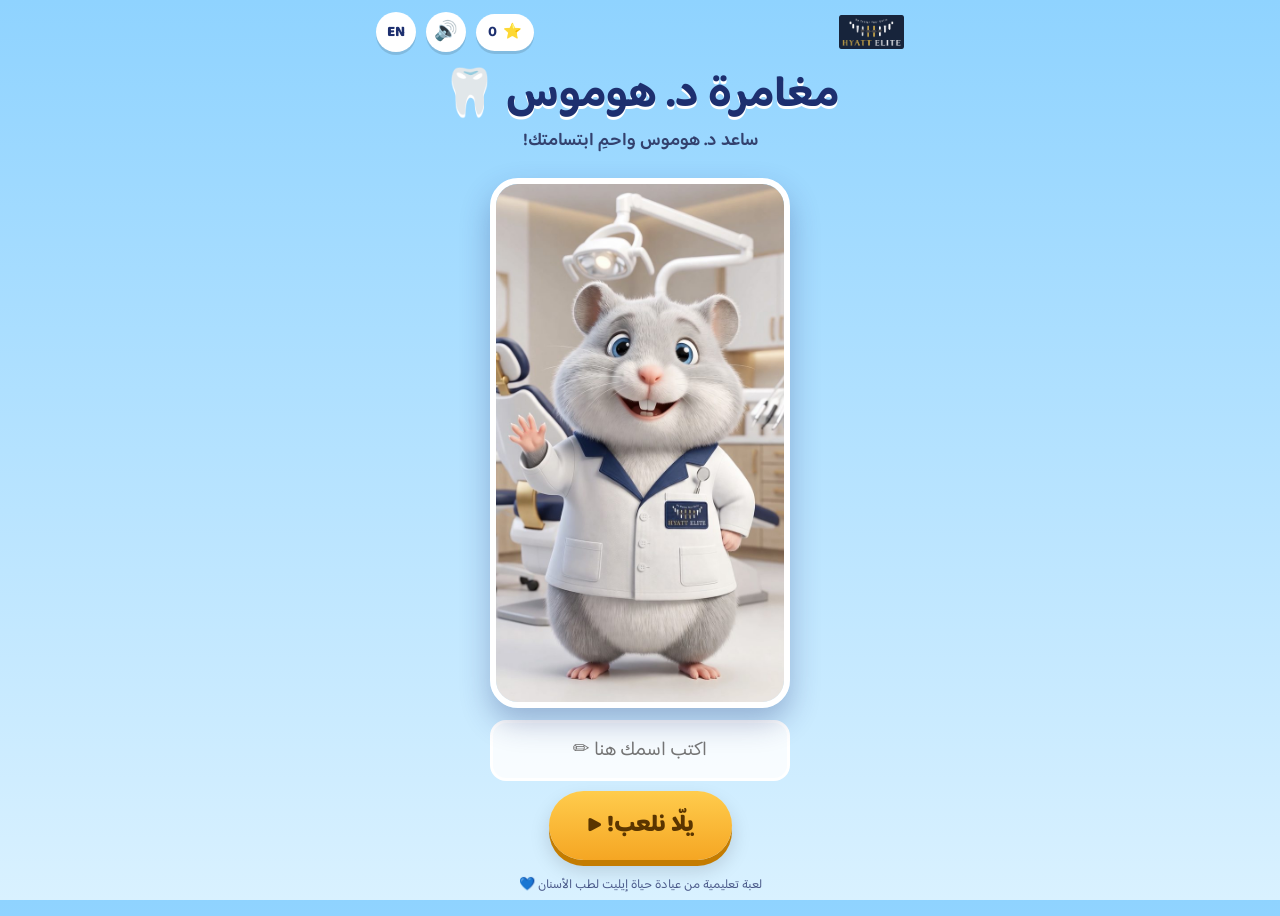
==== dr-homos-game/index.html @ db52aa12 "لعبة مغامرة د. هوموس التعليمية للأطفال Add a bilingual (Arabic/English) kids' game: level 1 on the s" ====
<!doctype html>
<html lang="ar" dir="rtl">
<head>
<meta charset="UTF-8" />
<meta name="viewport" content="width=device-width, initial-scale=1.0, viewport-fit=cover" />
<title>مغامرة د. هوموس | حياة إيليت</title>
<meta name="description" content="لعبة تعليمية للأطفال مع د. هوموس طبيب الأسنان في عيادة حياة إيليت — تعلّم كيف تحافظ على أسنانك وتحب زيارة طبيب الأسنان." />
<meta property="og:image" content="homos.jpg" />
<link rel="icon" href="../icon.png" />
<link rel="preconnect" href="https://fonts.googleapis.com" />
<link rel="preconnect" href="https://fonts.gstatic.com" crossorigin />
<link href="https://fonts.googleapis.com/css2?family=Baloo+Bhaijaan+2:wght@500;700;800&family=Fredoka:wght@500;600;700&display=swap" rel="stylesheet" />
<style>
:root{
  --navy:#1d2f6f; --navy2:#2b4199; --gold:#c9a24a; --gold2:#f3d27a;
  --mint:#3ccf91; --red:#ff5a5f; --sky1:#8fd3ff; --sky2:#d9f1ff;
  --cream:#fffaf0; --ink:#1b2340; --card:#ffffff;
}
*{box-sizing:border-box;-webkit-tap-highlight-color:transparent}
html,body{margin:0;height:100%}
body{
  font-family:"Baloo Bhaijaan 2","Fredoka",system-ui,sans-serif;
  background:linear-gradient(180deg,var(--sky1),var(--sky2));
  color:var(--ink); overflow-x:hidden; min-height:100dvh;
}
html[lang="en"] body{font-family:"Fredoka","Baloo Bhaijaan 2",system-ui,sans-serif}
button{font-family:inherit;cursor:pointer;border:0}
.app{max-width:560px;margin:0 auto;min-height:100dvh;display:flex;flex-direction:column;position:relative;padding:12px 16px 20px}

/* ---------- top bar ---------- */
.top{display:flex;align-items:center;gap:10px;z-index:5}
.top img.logo{height:34px}
.top .sp{flex:1}
.pill{background:#fff;border-radius:999px;padding:6px 12px;font-weight:700;color:var(--navy);box-shadow:0 3px 0 rgba(0,0,0,.12);font-size:15px;display:flex;align-items:center;gap:6px}
.icon-btn{width:40px;height:40px;border-radius:50%;background:#fff;box-shadow:0 3px 0 rgba(0,0,0,.12);font-size:19px;display:grid;place-items:center}
.progress{display:flex;gap:4px;justify-content:center;margin:10px 0 4px;flex-wrap:wrap}
.progress span{width:26px;height:26px;border-radius:50%;background:rgba(255,255,255,.6);display:grid;place-items:center;font-size:14px;transition:.3s}
.progress span.done{background:var(--gold2)}
.progress span.now{background:#fff;transform:scale(1.2);box-shadow:0 0 0 3px var(--navy2)}

/* ---------- screens ---------- */
.screen{display:none;flex:1;flex-direction:column;align-items:center;text-align:center;animation:pop .45s ease}
.screen.on{display:flex}
@keyframes pop{from{opacity:0;transform:translateY(16px) scale(.97)}to{opacity:1;transform:none}}

h1{font-size:clamp(30px,8vw,44px);margin:6px 0 0;color:var(--navy);line-height:1.1;text-shadow:0 3px 0 #fff}
h2{font-size:clamp(22px,6vw,30px);margin:6px 0;color:var(--navy);line-height:1.2}
.sub{font-size:18px;margin:6px 0 14px;color:#33416e;font-weight:600}

.big-btn{
  background:linear-gradient(180deg,#ffcc4d,#f5a623);color:#5a3500;font-size:24px;font-weight:800;
  padding:14px 38px;border-radius:999px;box-shadow:0 6px 0 #c47c00,0 10px 20px rgba(0,0,0,.15);
  transition:transform .1s; margin-top:10px
}
.big-btn:active{transform:translateY(4px);box-shadow:0 2px 0 #c47c00}
.big-btn.blue{background:linear-gradient(180deg,#4f7cff,var(--navy2));color:#fff;box-shadow:0 6px 0 #142463,0 10px 20px rgba(0,0,0,.15)}
.ghost{background:transparent;color:var(--navy);font-weight:700;font-size:16px;text-decoration:underline;margin-top:10px}

/* ---------- start screen ---------- */
.hero-card{position:relative;width:min(300px,72vw);aspect-ratio:660/1166;border-radius:28px;overflow:hidden;box-shadow:0 14px 30px rgba(29,47,111,.3);border:6px solid #fff;margin-top:8px;animation:float 3s ease-in-out infinite}
.hero-card img{width:100%;height:100%;object-fit:cover;display:block}
@keyframes float{50%{transform:translateY(-8px)}}
.name-in{margin-top:12px;font-family:inherit;font-size:20px;padding:10px 16px;border-radius:16px;border:3px solid #fff;width:min(300px,80vw);text-align:center;background:rgba(255,255,255,.85);outline:none}
.name-in:focus{border-color:var(--gold)}

/* ---------- avatar with bubble ---------- */
.stage{position:relative;width:100%;border-radius:26px;overflow:hidden;margin-top:6px;box-shadow:0 10px 24px rgba(29,47,111,.22)}
.face{width:150px;height:150px;border-radius:50%;overflow:hidden;border:6px solid #fff;box-shadow:0 8px 18px rgba(0,0,0,.2);background:#eee;position:relative}
.face img{width:100%;height:100%;object-fit:cover;display:block;transition:filter .3s}
.bubble{position:relative;background:#fff;border-radius:22px;padding:12px 16px;font-size:19px;font-weight:700;color:var(--navy);box-shadow:0 5px 0 rgba(0,0,0,.08);max-width:92%;line-height:1.35}
.bubble:after{content:"";position:absolute;bottom:-14px;inset-inline-start:40px;border:10px solid transparent;border-top:14px solid #fff;border-bottom:0}

/* ---------- street scene ---------- */
.street{height:300px;background:linear-gradient(180deg,#7ccfff 0%,#bfe9ff 58%,#9be27a 58%,#7cc95d 66%,#6b6f7d 66%,#5b5f6c 100%)}
.street .sun{position:absolute;top:18px;inset-inline-end:22px;width:54px;height:54px;border-radius:50%;background:#ffd84d;box-shadow:0 0 0 10px rgba(255,216,77,.3);animation:spin 12s linear infinite}
.street .cloud{position:absolute;font-size:46px;animation:drift 18s linear infinite;opacity:.95}
@keyframes drift{from{transform:translateX(-60px)}to{transform:translateX(620px)}}
@keyframes spin{to{transform:rotate(360deg)}}
.street .bld{position:absolute;bottom:34%;font-size:58px;line-height:1}
.street .road-line{position:absolute;bottom:15%;left:0;right:0;height:5px;background:repeating-linear-gradient(90deg,#fff 0 26px,transparent 26px 50px)}
.street .walker{position:absolute;left:50%;bottom:10%;transform:translateX(-50%);display:flex;flex-direction:column;align-items:center}
.street .walker .face{width:132px;height:132px}
.ouch{position:absolute;top:10px;inset-inline-start:10px;background:#fff;color:var(--red);font-weight:800;padding:6px 12px;border-radius:16px;font-size:18px;animation:wob .6s ease-in-out infinite alternate;box-shadow:0 3px 0 rgba(0,0,0,.1)}
@keyframes wob{to{transform:rotate(-6deg) scale(1.06)}}
.pain-marks{position:absolute;inset:0;pointer-events:none}
.pain-marks i{position:absolute;font-style:normal;font-size:26px;animation:zap .8s ease-in-out infinite}
@keyframes zap{50%{transform:scale(1.35) rotate(15deg);opacity:.6}}
.cheek{position:absolute;bottom:22%;right:6%;width:42%;height:34%;border-radius:50%;background:radial-gradient(circle,rgba(255,90,95,.55),rgba(255,90,95,0) 70%);animation:throb 1s ease-in-out infinite}
@keyframes throb{50%{transform:scale(1.15);opacity:.7}}
.face.pain img{filter:saturate(.8) hue-rotate(-8deg)}
.face.scream{animation:shake .12s linear infinite}
.face.scream img{filter:sepia(.4) saturate(2.5) hue-rotate(-30deg)}
@keyframes shake{0%{transform:translate(0,0) rotate(0)}25%{transform:translate(-5px,2px) rotate(-3deg)}50%{transform:translate(4px,-2px) rotate(3deg)}75%{transform:translate(-3px,-1px) rotate(-2deg)}}
.happy-face img{filter:saturate(1.15) brightness(1.05)}

.choices{display:grid;gap:12px;width:100%;margin-top:16px}
.choices.two{grid-template-columns:1fr 1fr}
.choice{
  background:var(--card);border-radius:22px;padding:14px 12px;font-size:19px;font-weight:700;color:var(--ink);
  box-shadow:0 6px 0 #c9d6f0;display:flex;align-items:center;gap:12px;text-align:start;transition:transform .1s,background .2s;
  border:3px solid transparent; min-height:64px
}
.choices.two .choice{flex-direction:column;text-align:center;padding:18px 10px;gap:6px}
.choice .em{font-size:38px;line-height:1;flex-shrink:0}
.choices.two .choice .em{font-size:60px}
.choice:active{transform:translateY(4px);box-shadow:0 2px 0 #c9d6f0}
.choice.right{background:#dcffe9;border-color:var(--mint);box-shadow:0 6px 0 #29a46f}
.choice.wrong{background:#ffe1e1;border-color:var(--red);box-shadow:0 6px 0 #d4383d;animation:no .4s}
.choice:disabled{cursor:default}
@keyframes no{20%,60%{transform:translateX(-8px)}40%,80%{transform:translateX(8px)}}

/* ---------- clinic scene ---------- */
.clinic{display:flex;gap:12px;align-items:flex-end;padding:14px;background:linear-gradient(180deg,#fdf8ee,#efe4cf);min-height:220px}
.clinic .doc{width:120px;flex-shrink:0;border-radius:18px;overflow:hidden;border:4px solid #fff;box-shadow:0 6px 14px rgba(0,0,0,.18);aspect-ratio:660/1166;animation:float 3s ease-in-out infinite}
.clinic .doc img{width:100%;height:100%;object-fit:cover;display:block}
.clinic .right-col{flex:1;display:flex;flex-direction:column;align-items:flex-start;gap:12px;min-width:0}
.clinic .bubble{max-width:100%;font-size:18px;text-align:start}
.clinic .bubble:after{inset-inline-start:auto;inset-inline-end:auto;left:auto;right:auto;bottom:18px;inset-inline-start:-14px;border:10px solid transparent;border-inline-end:14px solid #fff;border-inline-start:0}
.patient{display:flex;align-items:center;gap:8px;background:rgba(255,255,255,.75);border-radius:16px;padding:6px 10px;font-weight:700;color:#5b4a2a;font-size:15px}
.patient .pe{font-size:34px;animation:bob 1.4s ease-in-out infinite}
@keyframes bob{50%{transform:translateY(-4px) rotate(-5deg)}}
.lvl-tag{display:inline-block;background:var(--navy);color:#fff;border-radius:999px;padding:4px 14px;font-size:15px;font-weight:700;margin-top:6px}
.speak{margin-inline-start:6px;vertical-align:middle;background:var(--sky2);border-radius:50%;width:32px;height:32px;font-size:16px}

/* ---------- feedback overlay ---------- */
.fb{position:fixed;inset:0;background:rgba(18,28,70,.55);display:none;align-items:center;justify-content:center;z-index:30;padding:16px}
.fb.on{display:flex;animation:pop .35s ease}
.fb-card{background:#fff;border-radius:28px;padding:22px 20px 20px;max-width:440px;width:100%;text-align:center;box-shadow:0 20px 40px rgba(0,0,0,.3);position:relative}
.fb-card .fb-em{font-size:70px;line-height:1;margin-top:-62px}
.fb-card h3{font-size:28px;margin:6px 0;color:var(--navy)}
.fb-card p{font-size:18px;margin:6px 0 12px;font-weight:600;color:#33416e;line-height:1.45}
.fb-card .face{width:110px;height:110px;margin:0 auto}
.stars-earned{font-size:34px;letter-spacing:4px;min-height:40px}
.stars-earned span{display:inline-block;animation:starIn .6s cubic-bezier(.2,1.6,.4,1) both}
@keyframes starIn{from{transform:scale(0) rotate(-180deg)}to{transform:none}}

/* ---------- certificate ---------- */
.cert{background:#fff;border-radius:26px;padding:20px 18px;border:8px double var(--gold);box-shadow:0 14px 30px rgba(0,0,0,.18);width:100%;margin-top:10px;position:relative}
.cert .face{width:120px;height:120px;margin:-70px auto 6px}
.cert .medal{font-size:56px;line-height:1}
.cert .kid{font-size:30px;color:var(--gold);font-weight:800;margin:4px 0}
.cert .stars-big{font-size:30px;letter-spacing:3px}
.cert small{display:block;color:#6b7395;margin-top:8px;font-size:14px}
.cert img.clogo{height:36px;margin-top:10px}
.cta{display:flex;gap:10px;flex-wrap:wrap;justify-content:center;margin-top:14px}
.cta a{text-decoration:none}

/* ---------- walk transition ---------- */
.walk{height:260px;background:linear-gradient(180deg,#7ccfff 0%,#bfe9ff 62%,#6b6f7d 62%)}
.walk .clinic-bld{position:absolute;bottom:38%;inset-inline-end:14px;background:#fff;border-radius:14px 14px 0 0;width:130px;height:120px;display:flex;flex-direction:column;align-items:center;justify-content:center;box-shadow:0 4px 0 rgba(0,0,0,.1);border-top:12px solid var(--navy)}
.walk .clinic-bld img{width:96px}
.walk .clinic-bld .door{width:34px;height:44px;background:var(--navy);border-radius:8px 8px 0 0;margin-top:8px}
.walk .mover{position:absolute;bottom:24%;inset-inline-start:0;width:96px;height:96px;animation:walkTo 2.6s ease-in-out forwards}
html[dir="rtl"] .walk .mover{animation-name:walkToR}
.walk .mover .face{width:96px;height:96px;border-width:4px;animation:step .35s ease-in-out infinite alternate}
@keyframes walkTo{to{transform:translateX(calc(min(560px,100vw) - 290px))}}
@keyframes walkToR{to{transform:translateX(calc(-1 * (min(560px,100vw) - 290px)))}}
@keyframes step{to{transform:translateY(-8px) rotate(4deg)}}

/* ---------- confetti ---------- */
#confetti{position:fixed;inset:0;pointer-events:none;z-index:40}
.foot{font-size:13px;color:#4b5a8a;margin-top:auto;padding-top:14px;text-align:center}

@media (max-width:380px){
  .choice{font-size:17px}
  .clinic .doc{width:96px}
  .clinic .bubble{font-size:16px}
}
@media (prefers-reduced-motion:reduce){
  *{animation-duration:.01ms!important;animation-iteration-count:1!important}
}
</style>
</head>
<body>
<canvas id="confetti"></canvas>
<div class="app">
  <div class="top">
    <img class="logo" src="../logo.png" alt="Hyatt Elite" />
    <div class="sp"></div>
    <div class="pill" id="starPill">⭐ <b id="starCount">0</b></div>
    <button class="icon-btn" id="soundBtn" aria-label="sound">🔊</button>
    <button class="icon-btn" id="langBtn" aria-label="language" style="font-size:15px;font-weight:800;color:var(--navy)">EN</button>
  </div>
  <div class="progress" id="progress"></div>

  <!-- START -->
  <section class="screen on" id="s-start">
    <h1 data-t="title"></h1>
    <div class="sub" data-t="subtitle"></div>
    <div class="hero-card"><img src="homos.jpg" alt="Dr. Homos" /></div>
    <input class="name-in" id="kidName" maxlength="20" autocomplete="off" />
    <button class="big-btn" id="playBtn" data-t="play"></button>
  </section>

  <!-- LEVEL 1: STREET -->
  <section class="screen" id="s-street">
    <span class="lvl-tag" data-t="lvl1tag"></span>
    <div class="stage street" id="streetStage">
      <div class="sun"></div>
      <div class="cloud" style="top:20px;animation-delay:-4s">☁️</div>
      <div class="cloud" style="top:60px;animation-delay:-12s;font-size:34px">☁️</div>
      <div class="bld" style="inset-inline-start:4%">🏢</div>
      <div class="bld" style="inset-inline-start:26%;font-size:44px">🌳</div>
      <div class="bld" style="inset-inline-end:26%;font-size:44px">🌳</div>
      <div class="bld" style="inset-inline-end:4%">🏬</div>
      <div class="road-line"></div>
      <div class="ouch" id="ouch" data-t="ouch"></div>
      <div class="walker">
        <div class="face pain" id="streetFace">
          <img src="homos-face.jpg" alt="" />
          <div class="cheek"></div>
          <div class="pain-marks"><i style="top:6%;left:4%">💢</i><i style="top:30%;right:-2%;animation-delay:.3s">⚡</i></div>
        </div>
      </div>
    </div>
    <h2 style="margin-top:14px"><span data-t="q1"></span><button class="speak" data-speak="q1">🔈</button></h2>
    <div class="choices two">
      <button class="choice" id="goHome"><span class="em">🏠</span><span data-t="home"></span></button>
      <button class="choice" id="goDentist"><span class="em">🦷</span><span data-t="dentist"></span></button>
    </div>
  </section>

  <!-- WALK TO CLINIC -->
  <section class="screen" id="s-walk">
    <h2 data-t="walking"></h2>
    <div class="stage walk">
      <div class="sun" style="position:absolute;top:16px;inset-inline-start:20px;width:44px;height:44px;border-radius:50%;background:#ffd84d"></div>
      <div class="clinic-bld"><img src="../logo.png" alt="" /><div class="door"></div></div>
      <div class="mover"><div class="face happy-face"><img src="homos-face.jpg" alt="" /></div></div>
    </div>
    <div class="bubble" style="margin-top:22px" data-t="walkBubble"></div>
  </section>

  <!-- CLINIC QUIZ LEVELS -->
  <section class="screen" id="s-quiz">
    <span class="lvl-tag" id="qTag"></span>
    <div class="stage clinic">
      <div class="doc"><img src="homos.jpg" alt="Dr. Homos" /></div>
      <div class="right-col">
        <div class="patient"><span class="pe" id="qPatientEm">🐰</span><span id="qPatient"></span></div>
        <div class="bubble" id="qText"></div>
      </div>
    </div>
    <h2 style="margin-top:12px;font-size:22px"><span id="qAsk"></span><button class="speak" id="qSpeak">🔈</button></h2>
    <div class="choices" id="qChoices"></div>
  </section>

  <!-- END -->
  <section class="screen" id="s-end">
    <h1 data-t="endTitle" style="margin-bottom:60px"></h1>
    <div class="cert">
      <div class="face happy-face"><img src="homos-face.jpg" alt="" /></div>
      <div class="medal">🏅</div>
      <div data-t="certTop" style="font-size:18px;font-weight:700;color:var(--navy)"></div>
      <div class="kid" id="certName"></div>
      <div data-t="certBody" style="font-size:18px;font-weight:600"></div>
      <div class="stars-big" id="certStars"></div>
      <small data-t="certSign"></small>
      <img class="clogo" src="../logo.png" alt="Hyatt Elite" />
    </div>
    <div class="cta">
      <button class="big-btn" id="againBtn" data-t="again"></button>
      <a class="big-btn blue" href="https://wa.me/201003033566" target="_blank" rel="noopener" data-t="book"></a>
    </div>
    <a class="ghost" href="../" data-t="backSite"></a>
  </section>

  <div class="foot" data-t="foot"></div>
</div>

<!-- feedback popup -->
<div class="fb" id="fb">
  <div class="fb-card">
    <div class="fb-em" id="fbEm">🎉</div>
    <div class="face" id="fbFace"><img src="homos-face.jpg" alt="" /></div>
    <h3 id="fbTitle"></h3>
    <div class="stars-earned" id="fbStars"></div>
    <p id="fbText"></p>
    <button class="big-btn" id="fbBtn"></button>
  </div>
</div>

<script>
(function(){
"use strict";

/* =========================================================
   TEXT (Arabic / English)
   ========================================================= */
var T = {
  ar:{
    title:"مغامرة د. هوموس 🦷", subtitle:"ساعد د. هوموس واحمِ ابتسامتك!",
    namePh:"اكتب اسمك هنا ✏️", play:"يلّا نلعب! ▶",
    lvl1tag:"المرحلة ١ — في الشارع",
    ouch:"آه! سِنّي بيوجعني! 😣",
    q1:"هوموس عنده ألم في سنّه! يعمل إيه؟",
    home:"يروح البيت", dentist:"يروح لطبيب الأسنان",
    screamT:"آآآآآه! 😱", screamP:"الوجع زاد! السن مش هيخف لوحده في البيت. جرّب تاني وساعد هوموس!",
    tryAgain:"جرّب تاني 🔁",
    rightT:"برافو عليك! 🎉", rightP:"اختيار صح! طبيب الأسنان هو اللي هيعالج سن هوموس ويخلّي الوجع يروح. إنت أنقذت هوموس!",
    next:"المرحلة الجاية ▶",
    walking:"هوموس رايح لعيادة حياة إيليت…",
    walkBubble:"شكرًا إنك ساعدتني! دلوقتي أنا د. هوموس، تعالى نساعد المرضى في العيادة 🩺",
    lvl:"المرحلة", of:"من",
    okT:["صح! 🌟","ممتاز! 🎉","عبقري! 🧠","رائع! 🦷","يا بطل! 💪"],
    oopsT:"أوبس! 🙈", oopsP:"مش دي… فكّر كمان مرة!",
    finish:"شوف شهادتك 🏅",
    endTitle:"إنت بطل الابتسامة! 🏆",
    certTop:"شهادة بطل الأسنان تُمنح إلى", certBody:"لأنه تعلّم يحافظ على أسنانه ويحب عيادة الأسنان!",
    certSign:"د. هوموس — عيادة حياة إيليت لطب الأسنان",
    again:"العب تاني 🔁", book:"احجز زيارة لعيادتنا 📅", backSite:"الرجوع لموقع حياة إيليت",
    friend:"صديقي البطل",
    foot:"لعبة تعليمية من عيادة حياة إيليت لطب الأسنان 💙"
  },
  en:{
    title:"Dr. Homos Adventure 🦷", subtitle:"Help Dr. Homos and protect your smile!",
    namePh:"Type your name ✏️", play:"Let's play! ▶",
    lvl1tag:"Level 1 — On the street",
    ouch:"Ouch! My tooth hurts! 😣",
    q1:"Homos has a toothache! What should he do?",
    home:"Go home", dentist:"Go to the dentist",
    screamT:"AAAAAH! 😱", screamP:"The pain got worse! A sick tooth won't get better at home by itself. Try again and save Homos!",
    tryAgain:"Try again 🔁",
    rightT:"Well done! 🎉", rightP:"Right choice! The dentist will fix Homos's tooth and make the pain go away. You saved Homos!",
    next:"Next level ▶",
    walking:"Homos is going to Hyatt Elite Clinic…",
    walkBubble:"Thank you for helping me! Now I'm Dr. Homos — let's help the patients in the clinic 🩺",
    lvl:"Level", of:"of",
    okT:["Correct! 🌟","Excellent! 🎉","Genius! 🧠","Awesome! 🦷","Super hero! 💪"],
    oopsT:"Oops! 🙈", oopsP:"Not that one… think again!",
    finish:"See your certificate 🏅",
    endTitle:"You are a Smile Hero! 🏆",
    certTop:"Tooth Hero Certificate awarded to", certBody:"for learning how to protect their teeth and love the dental clinic!",
    certSign:"Dr. Homos — Hyatt Elite Dental Clinic",
    again:"Play again 🔁", book:"Book a visit 📅", backSite:"Back to Hyatt Elite website",
    friend:"My hero friend",
    foot:"An educational game by Hyatt Elite Dental Clinic 💙"
  }
};

/* Clinic levels: each one is a small problem in the clinic that the child solves. */
var LEVELS = [
  { pe:"🐰",
    ar:{p:"الأرنب بوبو", s:"بوبو أسنانه صفرا لأنه بيغسلها مرة واحدة بس في الأسبوع!", q:"كام مرة لازم نغسل أسناننا في اليوم؟",
        c:[["🌙☀️","مرتين: الصبح وقبل النوم"],["📅","مرة في الأسبوع"],["🙅","مش لازم خالص"]],
        f:"نغسل أسناننا مرتين كل يوم: بعد الفطار وقبل النوم، عشان الجراثيم ما تعملش تسوّس."},
    en:{p:"Bobo the Bunny", s:"Bobo's teeth are yellow because he brushes only once a week!", q:"How many times a day should we brush our teeth?",
        c:[["🌙☀️","Twice: morning and before bed"],["📅","Once a week"],["🙅","Never"]],
        f:"We brush twice every day — after breakfast and before bed — so germs can't make cavities."}, a:0 },
  { pe:"🐻",
    ar:{p:"الدبدوب دودو", s:"دودو بيغسل أسنانه في ٣ ثواني ويجري يلعب!", q:"نغسل أسناننا قد إيه؟",
        c:[["⚡","٣ ثواني بس"],["⏱️","دقيقتين كاملين"],["🕐","ساعة كاملة"]],
        f:"دقيقتين كاملين! ممكن تغنّي أغنيتك المفضلة وإنت بتغسل كل الأسنان: قدّام وورا وفوق."},
    en:{p:"Dodo the Bear", s:"Dodo brushes for 3 seconds and runs off to play!", q:"How long should we brush our teeth?",
        c:[["⚡","Just 3 seconds"],["⏱️","Two whole minutes"],["🕐","One whole hour"]],
        f:"Two whole minutes! Sing your favorite song while you brush the front, back and top of every tooth."}, a:1 },
  { pe:"🐱",
    ar:{p:"القطة ميمي", s:"ميمي عايزة سناك وهي في الاستراحة. ساعدها تختار!", q:"أنهي سناك أحسن لأسنانك؟",
        c:[["🍭","مصاصة وحلويات لزقة"],["🍎","تفاحة وقطعة جبنة"],["🥤","شيبسي وعصير مسكّر"]],
        f:"التفاح والجبنة والجزر بيقوّوا الأسنان وبينضّفوها. الحلويات اللزقة بتحب الجراثيم!"},
    en:{p:"Mimi the Cat", s:"Mimi wants a snack at break time. Help her choose!", q:"Which snack is best for your teeth?",
        c:[["🍭","Lollipops and sticky candy"],["🍎","An apple and some cheese"],["🥤","Chips and a sugary drink"]],
        f:"Apples, cheese and carrots make teeth strong and help clean them. Sticky candy feeds the germs!"}, a:1 },
  { pe:"🦁",
    ar:{p:"الأسد ليو", s:"ليو عطشان جدًا بعد الماتش!", q:"إيه أحسن مشروب لأسنانك؟",
        c:[["🥤","مياه غازية"],["🧃","عصير فيه سكر كتير"],["💧","مياه"]],
        f:"المياه هي صاحبة أسنانك! بتغسل بقايا الأكل ومفيهاش سكر خالص."},
    en:{p:"Leo the Lion", s:"Leo is very thirsty after the match!", q:"What is the best drink for your teeth?",
        c:[["🥤","Fizzy soda"],["🧃","Very sugary juice"],["💧","Water"]],
        f:"Water is your teeth's best friend! It washes food away and has no sugar at all."}, a:2 },
  { pe:"🐶",
    ar:{p:"الكلب روكي", s:"روكي حط معجون كتير قوي على الفرشاة!", q:"الأطفال يحطّوا معجون قد إيه؟",
        c:[["🟢","قد حبّة البسلة"],["🐍","الفرشاة كلها مليانة"],["🚫","من غير معجون"]],
        f:"حبّة صغيرة قد البسلة كفاية! وبعد الغسيل نِتفّ المعجون وما نبلعهوش."},
    en:{p:"Rocky the Puppy", s:"Rocky squeezed way too much toothpaste on his brush!", q:"How much toothpaste should kids use?",
        c:[["🟢","A pea-sized blob"],["🐍","Cover the whole brush"],["🚫","No toothpaste"]],
        f:"A tiny pea-sized blob is enough! After brushing, spit it out — don't swallow it."}, a:0 },
  { pe:"🐼",
    ar:{p:"الباندا بندق", s:"فرشاة بندق شعرها بقى منكوش ومفتوح خالص!", q:"نغيّر فرشاة الأسنان إمتى؟",
        c:[["🗓️","كل ٣ شهور"],["🎂","كل ٥ سنين"],["♾️","عمرنا ما نغيّرها"]],
        f:"نغيّر الفرشاة كل ٣ شهور، أو أول ما شعرها يتنكش، عشان تنضّف كويس."},
    en:{p:"Panda Pip", s:"Pip's toothbrush bristles are all frayed and messy!", q:"When should we change our toothbrush?",
        c:[["🗓️","Every 3 months"],["🎂","Every 5 years"],["♾️","Never"]],
        f:"Change your toothbrush every 3 months, or as soon as the bristles look messy, so it cleans well."}, a:0 },
  { pe:"🐵",
    ar:{p:"القرد مشمش", s:"مشمش عنده أكل محشور بين أسنانه والفرشاة مش بتوصله!", q:"إيه اللي ينضّف بين الأسنان؟",
        c:[["🧵","خيط الأسنان"],["✏️","قلم رصاص"],["🍬","قطعة لبان"]],
        f:"خيط الأسنان بيوصل للأماكن الضيقة بين الأسنان. اطلب من بابا أو ماما يساعدوك!"},
    en:{p:"Momo the Monkey", s:"Momo has food stuck between his teeth and the brush can't reach!", q:"What cleans between your teeth?",
        c:[["🧵","Dental floss"],["✏️","A pencil"],["🍬","Chewing gum"]],
        f:"Floss reaches the tiny spaces between teeth. Ask mom or dad to help you!"}, a:0 },
  { pe:"🦒",
    ar:{p:"الزرافة زوزو", s:"زوزو أسنانها سليمة، بس سألت: لازم أزور الدكتور برضه؟", q:"نزور طبيب الأسنان كل قد إيه؟",
        c:[["😖","لما السنة توجعنا بس"],["🩺","كل ٦ شهور للكشف"],["👴","لما نكبر"]],
        f:"كل ٦ شهور! الدكتور بيكتشف أي مشكلة بدري وهي صغيرة، قبل ما توجع."},
    en:{p:"Zuzu the Giraffe", s:"Zuzu's teeth look fine, but she asks: do I still need a check-up?", q:"How often should we visit the dentist?",
        c:[["😖","Only when it hurts"],["🩺","Every 6 months for a check-up"],["👴","When we grow up"]],
        f:"Every 6 months! The dentist finds small problems early, before they ever hurt."}, a:1 },
  { pe:"🐧",
    ar:{p:"البطريق بيبو", s:"بيبو خايف يدخل أوضة الكشف!", q:"تقول إيه لبيبو؟",
        c:[["😱","اهرب! الدكتور مخيف"],["🤗","ما تخافش! الدكتور صاحبك وبيحافظ على ابتسامتك"],["🙈","خبّي سنانك"]],
        f:"طبيب الأسنان صاحبك! بيعدّ أسنانك، وينضّفها، ويخليها قوية ولامعة. وفي حياة إيليت فيه مفاجآت للأبطال! 🎁"},
    en:{p:"Bibo the Penguin", s:"Bibo is scared to go into the check-up room!", q:"What do you tell Bibo?",
        c:[["😱","Run! The dentist is scary"],["🤗","Don't worry! The dentist is your friend who keeps your smile healthy"],["🙈","Hide your teeth"]],
        f:"The dentist is your friend! They count your teeth, clean them, and keep them strong and shiny. And at Hyatt Elite there are surprises for heroes! 🎁"}, a:1 }
];

var TOTAL = LEVELS.length + 1; // + street level

/* =========================================================
   STATE
   ========================================================= */
var lang = "ar", sound = true, stars = 0, idx = -1, firstTry = true, kid = "";
try { var sl = localStorage.getItem("homos_lang"); if (sl === "en" || sl === "ar") lang = sl; } catch(e){}

var $ = function(id){ return document.getElementById(id); };
function t(k){ return T[lang][k]; }

function applyLang(){
  document.documentElement.lang = lang;
  document.documentElement.dir = lang === "ar" ? "rtl" : "ltr";
  document.title = lang === "ar" ? "مغامرة د. هوموس | حياة إيليت" : "Dr. Homos Adventure | Hyatt Elite";
  document.querySelectorAll("[data-t]").forEach(function(el){ el.textContent = t(el.getAttribute("data-t")); });
  $("kidName").placeholder = t("namePh");
  $("langBtn").textContent = lang === "ar" ? "EN" : "ع";
  if ($("s-quiz").classList.contains("on")) renderQuiz();
  $("certName").textContent = kid || t("friend");
}

function showScreen(id){
  document.querySelectorAll(".screen").forEach(function(s){ s.classList.remove("on"); });
  $(id).classList.add("on");
  window.scrollTo({top:0,behavior:"smooth"});
}

function renderProgress(cur){
  var p = $("progress"); p.innerHTML = "";
  if (cur < 0) return;
  for (var i = 0; i < TOTAL; i++){
    var s = document.createElement("span");
    s.textContent = i < cur ? "🦷" : (i === cur ? "⭐" : "");
    if (i < cur) s.className = "done"; else if (i === cur) s.className = "now";
    p.appendChild(s);
  }
}
function setStars(n){ stars = n; $("starCount").textContent = n; }

/* =========================================================
   SOUND (Web Audio, no files needed)
   ========================================================= */
var ac = null;
function ctx(){ if (!ac) { try { ac = new (window.AudioContext||window.webkitAudioContext)(); } catch(e){} } if (ac && ac.state === "suspended") ac.resume(); return ac; }
function tone(f, d, type, when, vol, slideTo){
  var a = ctx(); if (!a || !sound) return;
  var o = a.createOscillator(), g = a.createGain(), t0 = a.currentTime + (when||0);
  o.type = type || "sine"; o.frequency.setValueAtTime(f, t0);
  if (slideTo) o.frequency.exponentialRampToValueAtTime(slideTo, t0 + d);
  g.gain.setValueAtTime(0.0001, t0);
  g.gain.exponentialRampToValueAtTime(vol||0.2, t0 + 0.02);
  g.gain.exponentialRampToValueAtTime(0.0001, t0 + d);
  o.connect(g).connect(a.destination); o.start(t0); o.stop(t0 + d + 0.05);
}
function sCheer(){ [523,659,784,1047,1319].forEach(function(f,i){ tone(f,0.25,"triangle",i*0.09,0.22); }); tone(1568,0.5,"sine",0.5,0.15); }
function sClick(){ tone(660,0.08,"square",0,0.06); }
function sWrong(){ tone(300,0.18,"square",0,0.1,200); tone(220,0.25,"square",0.15,0.1,150); }
function sScream(){
  var a = ctx(); if (!a || !sound) return;
  var o = a.createOscillator(), g = a.createGain(), lfo = a.createOscillator(), lg = a.createGain(), t0 = a.currentTime;
  o.type = "sawtooth"; o.frequency.setValueAtTime(900, t0); o.frequency.exponentialRampToValueAtTime(260, t0 + 1.3);
  lfo.frequency.value = 18; lg.gain.value = 40; lfo.connect(lg).connect(o.frequency);
  g.gain.setValueAtTime(0.0001, t0); g.gain.exponentialRampToValueAtTime(0.18, t0 + 0.05); g.gain.exponentialRampToValueAtTime(0.0001, t0 + 1.4);
  o.connect(g).connect(a.destination); o.start(t0); lfo.start(t0); o.stop(t0 + 1.5); lfo.stop(t0 + 1.5);
}
function speak(text){
  if (!sound || !("speechSynthesis" in window)) return;
  try {
    speechSynthesis.cancel();
    var u = new SpeechSynthesisUtterance(text.replace(/[\u{1F300}-\u{1FAFF}☀-➿]/gu, ""));
    u.lang = lang === "ar" ? "ar-EG" : "en-US"; u.rate = 0.92; u.pitch = 1.25;
    speechSynthesis.speak(u);
  } catch(e){}
}

/* =========================================================
   CONFETTI
   ========================================================= */
var cv = $("confetti"), cx = cv.getContext("2d"), parts = [], raf = null;
function fit(){ cv.width = innerWidth; cv.height = innerHeight; } fit(); addEventListener("resize", fit);
function confetti(n){
  var cols = ["#ffcc4d","#3ccf91","#4f7cff","#ff7eb6","#c9a24a","#ffffff"];
  for (var i = 0; i < (n||140); i++){
    parts.push({ x: innerWidth/2 + (Math.random()-.5)*120, y: innerHeight*0.45, vx:(Math.random()-.5)*14, vy: -Math.random()*14-4,
      r: Math.random()*7+4, c: cols[i%cols.length], a: Math.random()*6, va:(Math.random()-.5)*.3, tooth: Math.random()<.12 });
  }
  if (!raf) loop();
}
function loop(){
  cx.clearRect(0,0,cv.width,cv.height);
  parts.forEach(function(p){
    p.vy += .32; p.vx *= .99; p.x += p.vx; p.y += p.vy; p.a += p.va;
    cx.save(); cx.translate(p.x,p.y); cx.rotate(p.a);
    if (p.tooth){ cx.font = (p.r*3)+"px serif"; cx.fillText("🦷",0,0); }
    else { cx.fillStyle = p.c; cx.fillRect(-p.r/2,-p.r/4,p.r,p.r/2); }
    cx.restore();
  });
  parts = parts.filter(function(p){ return p.y < cv.height + 40; });
  raf = parts.length ? requestAnimationFrame(loop) : (cx.clearRect(0,0,cv.width,cv.height), null);
}

/* =========================================================
   FEEDBACK POPUP
   ========================================================= */
var fbNext = null;
function popup(o){
  $("fbEm").textContent = o.em; $("fbTitle").textContent = o.title; $("fbText").textContent = o.text;
  $("fbBtn").textContent = o.btn; fbNext = o.next;
  var face = $("fbFace"); face.className = "face " + (o.scream ? "scream" : "happy-face");
  var st = $("fbStars"); st.innerHTML = "";
  for (var i = 0; i < (o.stars||0); i++){ var s = document.createElement("span"); s.textContent = "⭐"; s.style.animationDelay = (i*.15)+"s"; st.appendChild(s); }
  st.style.display = o.stars ? "" : "none";
  $("fb").classList.add("on");
  if (o.say) speak(o.title + ". " + o.text);
}
$("fbBtn").onclick = function(){ sClick(); if ("speechSynthesis" in window) speechSynthesis.cancel(); $("fb").classList.remove("on"); var n = fbNext; fbNext = null; if (n) n(); };

/* =========================================================
   FLOW
   ========================================================= */
function start(){
  kid = $("kidName").value.trim(); $("certName").textContent = kid || t("friend");
  setStars(0); idx = -1; firstTry = true;
  showScreen("s-street"); renderProgress(0);
  $("goHome").disabled = $("goDentist").disabled = false;
  $("goHome").className = $("goDentist").className = "choice";
  $("streetFace").className = "face pain";
  setTimeout(function(){ speak(t("ouch") + " " + t("q1")); }, 400);
}

$("playBtn").onclick = function(){ sClick(); ctx(); start(); };
$("kidName").addEventListener("keydown", function(e){ if (e.key === "Enter") $("playBtn").click(); });

$("goHome").onclick = function(){
  var b = this; b.classList.add("wrong"); firstTry = false;
  var f = $("streetFace"); f.className = "face scream"; sScream();
  if (navigator.vibrate) navigator.vibrate([120,60,200]);
  setTimeout(function(){
    popup({ em:"😱", title:t("screamT"), text:t("screamP"), btn:t("tryAgain"), scream:true, say:true,
      next:function(){ b.classList.remove("wrong"); f.className = "face pain"; } });
  }, 900);
};

$("goDentist").onclick = function(){
  this.classList.add("right"); $("goHome").disabled = this.disabled = true;
  $("streetFace").className = "face happy-face";
  sCheer(); confetti(180);
  var earned = firstTry ? 3 : 1; setStars(stars + earned);
  setTimeout(function(){
    popup({ em:"🎉", title:t("rightT"), text:t("rightP"), btn:t("next"), stars:earned, say:true, next:walk });
  }, 600);
};

function walk(){
  showScreen("s-walk"); renderProgress(1);
  // restart walk animation
  var m = document.querySelector(".walk .mover"); m.style.animation = "none"; void m.offsetWidth; m.style.animation = "";
  speak(t("walkBubble"));
  setTimeout(function(){ idx = 0; firstTry = true; showScreen("s-quiz"); renderQuiz(true); }, 3600);
}

function renderQuiz(sayIt){
  var L = LEVELS[idx], d = L[lang];
  renderProgress(idx + 1);
  $("qTag").textContent = t("lvl") + " " + (idx + 2) + " " + t("of") + " " + TOTAL;
  $("qPatientEm").textContent = L.pe; $("qPatient").textContent = d.p;
  $("qText").textContent = d.s; $("qAsk").textContent = d.q;
  var box = $("qChoices"); box.innerHTML = "";
  d.c.forEach(function(c, i){
    var b = document.createElement("button"); b.className = "choice";
    b.innerHTML = '<span class="em"></span><span></span>';
    b.firstChild.textContent = c[0]; b.lastChild.textContent = c[1];
    b.onclick = function(){ answer(i, b); };
    box.appendChild(b);
  });
  if (sayIt) setTimeout(function(){ speak(d.s + " " + d.q); }, 300);
}

function answer(i, btn){
  var L = LEVELS[idx], d = L[lang];
  if (i !== L.a){
    firstTry = false; btn.classList.add("wrong"); btn.disabled = true; sWrong();
    if (navigator.vibrate) navigator.vibrate(80);
    return;
  }
  btn.classList.add("right");
  $("qChoices").querySelectorAll("button").forEach(function(b){ b.disabled = true; });
  sCheer(); confetti();
  var earned = firstTry ? 3 : 1; setStars(stars + earned);
  var last = idx === LEVELS.length - 1;
  setTimeout(function(){
    var titles = t("okT");
    popup({ em: L.pe, title: titles[idx % titles.length], text: d.f, stars: earned, say:true,
      btn: last ? t("finish") : t("next"),
      next: function(){
        if (last) { finish(); return; }
        idx++; firstTry = true; renderQuiz(true);
        window.scrollTo({top:0,behavior:"smooth"});
      }});
  }, 500);
}

function finish(){
  showScreen("s-end"); renderProgress(TOTAL);
  var max = TOTAL * 3;
  $("certStars").textContent = "⭐ " + stars + " / " + max;
  $("certName").textContent = kid || t("friend");
  sCheer(); confetti(260); setTimeout(function(){ confetti(160); }, 700);
  speak(t("endTitle"));
}

$("againBtn").onclick = function(){ sClick(); showScreen("s-start"); renderProgress(-1); setStars(0); };

document.addEventListener("click", function(e){
  var s = e.target.closest("[data-speak]"); if (s) speak(t(s.getAttribute("data-speak")));
});
$("qSpeak").onclick = function(){ var d = LEVELS[idx][lang]; speak(d.s + " " + d.q); };

$("soundBtn").onclick = function(){
  sound = !sound; this.textContent = sound ? "🔊" : "🔇";
  if (!sound && "speechSynthesis" in window) speechSynthesis.cancel(); else sClick();
};
$("langBtn").onclick = function(){
  lang = lang === "ar" ? "en" : "ar";
  try { localStorage.setItem("homos_lang", lang); } catch(e){}
  applyLang(); sClick();
};

applyLang();
})();
</script>
</body>
</html>
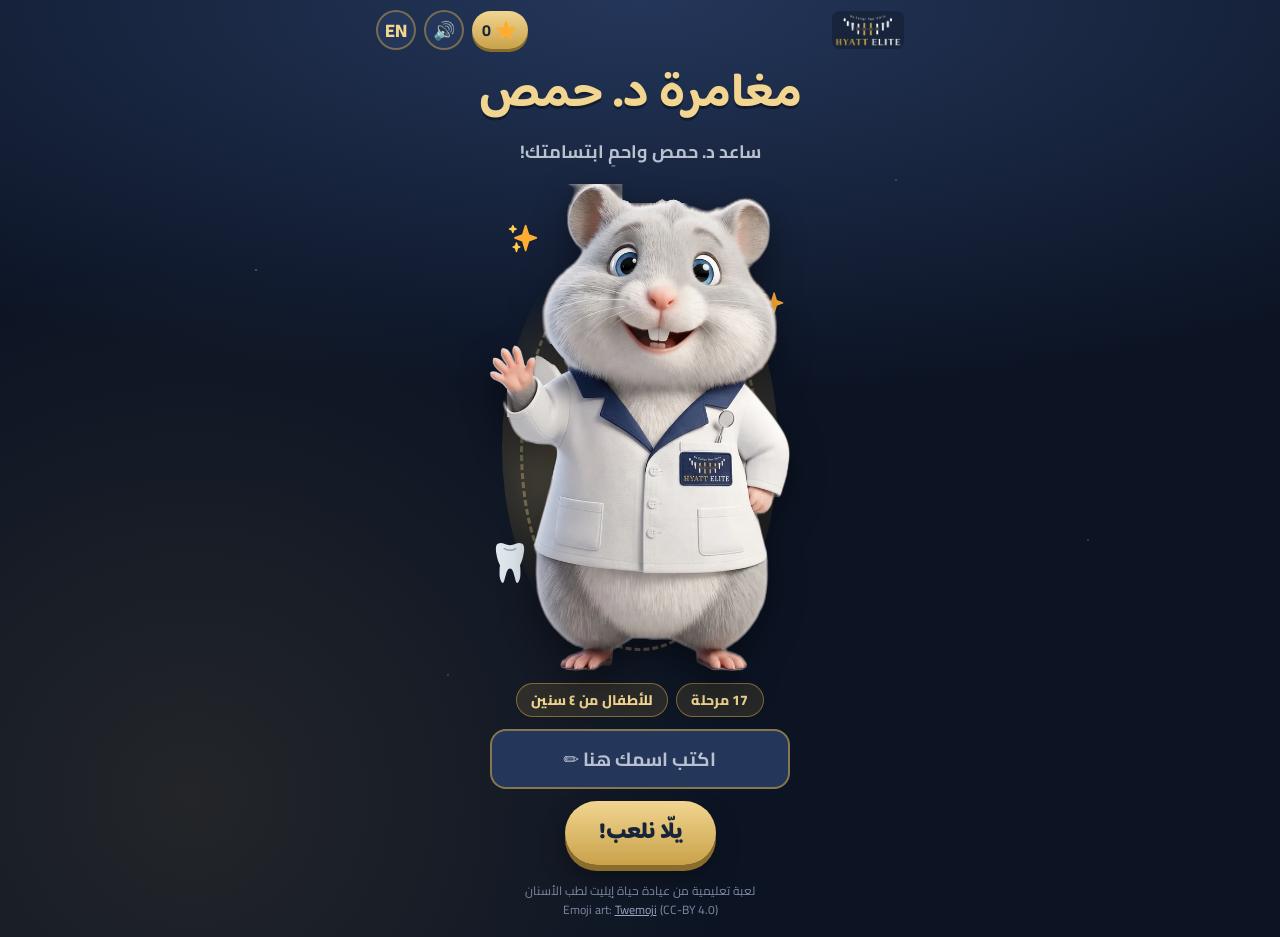
==== commit 884f85d1: "تطوير لعبة د. حمص: رسومات جديدة بألوان الموقع ومراحل أكثر - Rename the Arabic character to د. حمص - " ====
--- a/dr-homos-game/index.html
+++ b/dr-homos-game/index.html
@@ -3,171 +3,217 @@
 <head>
 <meta charset="UTF-8" />
 <meta name="viewport" content="width=device-width, initial-scale=1.0, viewport-fit=cover" />
-<title>مغامرة د. هوموس | حياة إيليت</title>
-<meta name="description" content="لعبة تعليمية للأطفال مع د. هوموس طبيب الأسنان في عيادة حياة إيليت — تعلّم كيف تحافظ على أسنانك وتحب زيارة طبيب الأسنان." />
+<title>مغامرة د. حمص | حياة إيليت</title>
+<meta name="description" content="لعبة تعليمية للأطفال مع د. حمص طبيب الأسنان في عيادة حياة إيليت — تعلّم تحافظ على أسنانك وتحب زيارة طبيب الأسنان." />
 <meta property="og:image" content="homos.jpg" />
+<meta name="theme-color" content="#0c1424" />
 <link rel="icon" href="../icon.png" />
 <link rel="preconnect" href="https://fonts.googleapis.com" />
 <link rel="preconnect" href="https://fonts.gstatic.com" crossorigin />
-<link href="https://fonts.googleapis.com/css2?family=Baloo+Bhaijaan+2:wght@500;700;800&family=Fredoka:wght@500;600;700&display=swap" rel="stylesheet" />
+<link href="https://fonts.googleapis.com/css2?family=Baloo+Bhaijaan+2:wght@600;700;800&family=Cairo:wght@600;700;800;900&family=Fredoka:wght@500;600;700&display=swap" rel="stylesheet" />
 <style>
+/* Layout: one phone-width column; every level = illustrated scene card on top, answer cards below.
+   Palette follows the Hyatt Elite site + logo: deep navy ground, gold accents, warm cream cards. */
 :root{
-  --navy:#1d2f6f; --navy2:#2b4199; --gold:#c9a24a; --gold2:#f3d27a;
-  --mint:#3ccf91; --red:#ff5a5f; --sky1:#8fd3ff; --sky2:#d9f1ff;
-  --cream:#fffaf0; --ink:#1b2340; --card:#ffffff;
-}
+  color-scheme:dark;
+  --night:#0c1424; --navy:#17243b; --navy2:#24365a; --navy3:#33497a;
+  --gold:#c9a24a; --gold-hi:#f1d590; --gold-lo:#8a6d2c;
+  --cream:#fbf6ea; --cream2:#f1e7d0; --ink:#17243b; --muted:#b9c1cf;
+  --good:#3fbf8a; --good-lo:#23845c; --bad:#e5625e; --bad-lo:#b13f3c;
+  --f-display:"Baloo Bhaijaan 2","Cairo",system-ui,sans-serif;
+  --f-body:"Cairo","Baloo Bhaijaan 2",system-ui,sans-serif;
+}
+html[lang="en"]{--f-display:"Fredoka","Baloo Bhaijaan 2",system-ui,sans-serif;--f-body:"Fredoka","Cairo",system-ui,sans-serif}
 *{box-sizing:border-box;-webkit-tap-highlight-color:transparent}
-html,body{margin:0;height:100%}
+html,body{margin:0;min-height:100%}
 body{
-  font-family:"Baloo Bhaijaan 2","Fredoka",system-ui,sans-serif;
-  background:linear-gradient(180deg,var(--sky1),var(--sky2));
-  color:var(--ink); overflow-x:hidden; min-height:100dvh;
-}
-html[lang="en"] body{font-family:"Fredoka","Baloo Bhaijaan 2",system-ui,sans-serif}
-button{font-family:inherit;cursor:pointer;border:0}
-.app{max-width:560px;margin:0 auto;min-height:100dvh;display:flex;flex-direction:column;position:relative;padding:12px 16px 20px}
+  font-family:var(--f-body);color:#fff;overflow-x:hidden;min-height:100dvh;
+  background:
+    radial-gradient(120% 60% at 50% 0%, #24365a 0%, rgba(36,54,90,0) 70%),
+    radial-gradient(circle at 15% 85%, rgba(201,162,74,.12), transparent 40%),
+    var(--night);
+}
+body:before{ /* faint gold sparkle field */
+  content:"";position:fixed;inset:0;pointer-events:none;opacity:.5;
+  background-image:radial-gradient(1.5px 1.5px at 20% 30%,var(--gold-hi),transparent),radial-gradient(1px 1px at 70% 20%,#fff,transparent),radial-gradient(1.5px 1.5px at 85% 60%,var(--gold),transparent),radial-gradient(1px 1px at 35% 75%,#fff,transparent),radial-gradient(1.2px 1.2px at 55% 50%,var(--gold-hi),transparent);
+}
+button{font-family:inherit;cursor:pointer;border:0;color:inherit}
+button:focus-visible,a:focus-visible,input:focus-visible{outline:3px solid var(--gold-hi);outline-offset:3px}
+img{max-width:100%}
+.app{
+  max-width:560px;margin:0 auto;min-height:100dvh;display:flex;flex-direction:column;position:relative;
+  padding-block:10px 18px;padding-left:max(16px,env(safe-area-inset-left,0px));padding-right:max(16px,env(safe-area-inset-right,0px));
+}
 
 /* ---------- top bar ---------- */
-.top{display:flex;align-items:center;gap:10px;z-index:5}
-.top img.logo{height:34px}
+.top{display:flex;align-items:center;gap:8px;z-index:5}
+.top .logo{height:38px;border-radius:8px}
 .top .sp{flex:1}
-.pill{background:#fff;border-radius:999px;padding:6px 12px;font-weight:700;color:var(--navy);box-shadow:0 3px 0 rgba(0,0,0,.12);font-size:15px;display:flex;align-items:center;gap:6px}
-.icon-btn{width:40px;height:40px;border-radius:50%;background:#fff;box-shadow:0 3px 0 rgba(0,0,0,.12);font-size:19px;display:grid;place-items:center}
-.progress{display:flex;gap:4px;justify-content:center;margin:10px 0 4px;flex-wrap:wrap}
-.progress span{width:26px;height:26px;border-radius:50%;background:rgba(255,255,255,.6);display:grid;place-items:center;font-size:14px;transition:.3s}
-.progress span.done{background:var(--gold2)}
-.progress span.now{background:#fff;transform:scale(1.2);box-shadow:0 0 0 3px var(--navy2)}
+.pill{background:linear-gradient(180deg,var(--gold-hi),var(--gold));color:var(--navy);border-radius:999px;padding:4px 12px 4px 10px;font-weight:900;font-size:16px;display:flex;align-items:center;gap:5px;box-shadow:0 3px 0 var(--gold-lo)}
+.pill img{width:20px;height:20px}
+.pill.bump{animation:bump .5s}
+@keyframes bump{40%{transform:scale(1.25)}}
+.icon-btn{width:40px;height:40px;border-radius:50%;background:var(--navy2);border:2px solid rgba(201,162,74,.5);font-size:18px;display:grid;place-items:center;font-weight:800;color:var(--gold-hi)}
+.progress{display:flex;gap:5px;justify-content:center;margin:12px 0 6px;flex-wrap:wrap;direction:ltr}
+html[dir="rtl"] .progress{flex-direction:row-reverse}
+.progress i{width:14px;height:17px;border-radius:45% 45% 40% 40% / 35% 35% 60% 60%;background:transparent;border:2px solid var(--navy3);transition:.3s}
+.progress i.done{background:var(--gold);border-color:var(--gold)}
+.progress i.now{background:#fff;border-color:#fff;box-shadow:0 0 0 3px rgba(241,213,144,.45);transform:scale(1.2)}
 
 /* ---------- screens ---------- */
-.screen{display:none;flex:1;flex-direction:column;align-items:center;text-align:center;animation:pop .45s ease}
+.screen{display:none;flex:1;flex-direction:column;align-items:center;text-align:center;gap:12px;animation:enter .45s ease}
 .screen.on{display:flex}
-@keyframes pop{from{opacity:0;transform:translateY(16px) scale(.97)}to{opacity:1;transform:none}}
-
-h1{font-size:clamp(30px,8vw,44px);margin:6px 0 0;color:var(--navy);line-height:1.1;text-shadow:0 3px 0 #fff}
-h2{font-size:clamp(22px,6vw,30px);margin:6px 0;color:var(--navy);line-height:1.2}
-.sub{font-size:18px;margin:6px 0 14px;color:#33416e;font-weight:600}
-
-.big-btn{
-  background:linear-gradient(180deg,#ffcc4d,#f5a623);color:#5a3500;font-size:24px;font-weight:800;
-  padding:14px 38px;border-radius:999px;box-shadow:0 6px 0 #c47c00,0 10px 20px rgba(0,0,0,.15);
-  transition:transform .1s; margin-top:10px
-}
-.big-btn:active{transform:translateY(4px);box-shadow:0 2px 0 #c47c00}
-.big-btn.blue{background:linear-gradient(180deg,#4f7cff,var(--navy2));color:#fff;box-shadow:0 6px 0 #142463,0 10px 20px rgba(0,0,0,.15)}
-.ghost{background:transparent;color:var(--navy);font-weight:700;font-size:16px;text-decoration:underline;margin-top:10px}
-
-/* ---------- start screen ---------- */
-.hero-card{position:relative;width:min(300px,72vw);aspect-ratio:660/1166;border-radius:28px;overflow:hidden;box-shadow:0 14px 30px rgba(29,47,111,.3);border:6px solid #fff;margin-top:8px;animation:float 3s ease-in-out infinite}
-.hero-card img{width:100%;height:100%;object-fit:cover;display:block}
+@keyframes enter{from{opacity:0;transform:translateY(14px)}to{opacity:1;transform:none}}
+h1,h2{font-family:var(--f-display);text-wrap:balance;margin:0;line-height:1.15}
+h1{font-size:clamp(34px,9vw,48px);color:var(--gold-hi);text-shadow:0 3px 0 rgba(0,0,0,.35)}
+h2{font-size:clamp(21px,5.6vw,26px);color:#fff}
+.sub{font-size:18px;color:var(--muted);font-weight:700;margin:0}
+.tag{display:inline-flex;align-items:center;gap:6px;background:rgba(201,162,74,.14);color:var(--gold-hi);border:1.5px solid rgba(201,162,74,.55);border-radius:999px;padding:3px 14px;font-weight:800;font-size:14px;letter-spacing:.02em}
+
+.btn{
+  font-family:var(--f-display);font-size:23px;font-weight:800;padding:12px 34px;border-radius:999px;text-decoration:none;display:inline-flex;align-items:center;gap:8px;
+  background:linear-gradient(180deg,var(--gold-hi),var(--gold));color:var(--navy);box-shadow:0 6px 0 var(--gold-lo),0 12px 24px rgba(0,0,0,.35);transition:transform .1s,box-shadow .1s
+}
+.btn:active{transform:translateY(4px);box-shadow:0 2px 0 var(--gold-lo)}
+.btn.alt{background:var(--navy2);color:var(--gold-hi);border:2px solid var(--gold);box-shadow:0 6px 0 #0a1120}
+.link{color:var(--gold-hi);font-weight:700;font-size:15px}
+
+/* ---------- start ---------- */
+.hero{position:relative;width:min(300px,74vw);aspect-ratio:1/1.12;display:flex;align-items:flex-end;justify-content:center;margin-top:4px}
+.hero:before{content:"";position:absolute;inset:8% 4% 0;border-radius:50%;background:radial-gradient(circle,rgba(241,213,144,.55),rgba(201,162,74,.15) 55%,transparent 70%)}
+.hero .ring{position:absolute;inset:14% 10% 4%;border-radius:50%;border:3px dashed rgba(241,213,144,.35);animation:spin 30s linear infinite}
+.hero .homos{position:relative;height:100%;filter:drop-shadow(0 14px 18px rgba(0,0,0,.45));animation:float 3.2s ease-in-out infinite}
+.hero .spark{position:absolute;width:30px;animation:twinkle 2s ease-in-out infinite}
 @keyframes float{50%{transform:translateY(-8px)}}
-.name-in{margin-top:12px;font-family:inherit;font-size:20px;padding:10px 16px;border-radius:16px;border:3px solid #fff;width:min(300px,80vw);text-align:center;background:rgba(255,255,255,.85);outline:none}
-.name-in:focus{border-color:var(--gold)}
-
-/* ---------- avatar with bubble ---------- */
-.stage{position:relative;width:100%;border-radius:26px;overflow:hidden;margin-top:6px;box-shadow:0 10px 24px rgba(29,47,111,.22)}
-.face{width:150px;height:150px;border-radius:50%;overflow:hidden;border:6px solid #fff;box-shadow:0 8px 18px rgba(0,0,0,.2);background:#eee;position:relative}
-.face img{width:100%;height:100%;object-fit:cover;display:block;transition:filter .3s}
-.bubble{position:relative;background:#fff;border-radius:22px;padding:12px 16px;font-size:19px;font-weight:700;color:var(--navy);box-shadow:0 5px 0 rgba(0,0,0,.08);max-width:92%;line-height:1.35}
-.bubble:after{content:"";position:absolute;bottom:-14px;inset-inline-start:40px;border:10px solid transparent;border-top:14px solid #fff;border-bottom:0}
-
-/* ---------- street scene ---------- */
-.street{height:300px;background:linear-gradient(180deg,#7ccfff 0%,#bfe9ff 58%,#9be27a 58%,#7cc95d 66%,#6b6f7d 66%,#5b5f6c 100%)}
-.street .sun{position:absolute;top:18px;inset-inline-end:22px;width:54px;height:54px;border-radius:50%;background:#ffd84d;box-shadow:0 0 0 10px rgba(255,216,77,.3);animation:spin 12s linear infinite}
-.street .cloud{position:absolute;font-size:46px;animation:drift 18s linear infinite;opacity:.95}
-@keyframes drift{from{transform:translateX(-60px)}to{transform:translateX(620px)}}
 @keyframes spin{to{transform:rotate(360deg)}}
-.street .bld{position:absolute;bottom:34%;font-size:58px;line-height:1}
-.street .road-line{position:absolute;bottom:15%;left:0;right:0;height:5px;background:repeating-linear-gradient(90deg,#fff 0 26px,transparent 26px 50px)}
-.street .walker{position:absolute;left:50%;bottom:10%;transform:translateX(-50%);display:flex;flex-direction:column;align-items:center}
-.street .walker .face{width:132px;height:132px}
-.ouch{position:absolute;top:10px;inset-inline-start:10px;background:#fff;color:var(--red);font-weight:800;padding:6px 12px;border-radius:16px;font-size:18px;animation:wob .6s ease-in-out infinite alternate;box-shadow:0 3px 0 rgba(0,0,0,.1)}
-@keyframes wob{to{transform:rotate(-6deg) scale(1.06)}}
-.pain-marks{position:absolute;inset:0;pointer-events:none}
-.pain-marks i{position:absolute;font-style:normal;font-size:26px;animation:zap .8s ease-in-out infinite}
-@keyframes zap{50%{transform:scale(1.35) rotate(15deg);opacity:.6}}
-.cheek{position:absolute;bottom:22%;right:6%;width:42%;height:34%;border-radius:50%;background:radial-gradient(circle,rgba(255,90,95,.55),rgba(255,90,95,0) 70%);animation:throb 1s ease-in-out infinite}
-@keyframes throb{50%{transform:scale(1.15);opacity:.7}}
-.face.pain img{filter:saturate(.8) hue-rotate(-8deg)}
-.face.scream{animation:shake .12s linear infinite}
-.face.scream img{filter:sepia(.4) saturate(2.5) hue-rotate(-30deg)}
+@keyframes twinkle{50%{transform:scale(.6) rotate(20deg);opacity:.5}}
+.name-in{font-family:inherit;font-size:19px;font-weight:700;padding:10px 16px;border-radius:16px;border:2px solid rgba(201,162,74,.6);width:min(300px,84vw);text-align:center;background:var(--navy2);color:#fff;outline:none}
+.name-in::placeholder{color:var(--muted)}
+.name-in:focus{border-color:var(--gold-hi)}
+.meta-row{display:flex;gap:8px;flex-wrap:wrap;justify-content:center}
+
+/* ---------- scene card ---------- */
+.scene{position:relative;width:100%;aspect-ratio:400/250;border-radius:24px;overflow:hidden;border:3px solid var(--gold);box-shadow:0 14px 30px rgba(0,0,0,.45);background:var(--navy);direction:ltr}
+.scene>svg{position:absolute;inset:0;width:100%;height:100%;display:block}
+.scene .actor{position:absolute;filter:drop-shadow(0 8px 8px rgba(0,0,0,.35))}
+.scene .doc{right:1%;bottom:1%;height:96%;animation:float 3.4s ease-in-out infinite}
+.scene .patient{left:21%;bottom:31%;width:21%;animation:bob 1.6s ease-in-out infinite;transform-origin:50% 100%}
+@keyframes bob{50%{transform:translateY(-5px) rotate(-4deg)}}
+.scene .car{position:absolute;bottom:3%;width:15%;animation:drive 7s linear infinite}
+@keyframes drive{from{left:-18%}to{left:110%}}
+
+/* street walker + pain */
+.walker{position:absolute;left:50%;bottom:17%;height:74%;transform:translateX(-50%)}
+.walker .wrap{position:relative;height:100%;animation:limp 1.2s ease-in-out infinite;transform-origin:50% 100%}
+.walker img.me{height:100%;display:block;filter:drop-shadow(0 8px 8px rgba(0,0,0,.4))}
+@keyframes limp{25%{transform:rotate(-2.5deg)}75%{transform:rotate(2.5deg)}}
+.cheek{position:absolute;width:26%;aspect-ratio:1;border-radius:50%;background:radial-gradient(circle,rgba(229,98,94,.75),rgba(229,98,94,0) 70%);top:21%;left:62%;animation:throb .9s ease-in-out infinite}
+@keyframes throb{50%{transform:scale(1.25);opacity:.65}}
+.fx{position:absolute;width:20%;animation:zap .8s ease-in-out infinite}
+@keyframes zap{50%{transform:scale(1.3) rotate(12deg);opacity:.55}}
+.ouch{position:absolute;top:5%;left:4%;background:var(--cream);color:var(--bad-lo);font-family:var(--f-display);font-weight:800;padding:4px 12px;border-radius:14px;font-size:clamp(14px,4vw,18px);border:2px solid var(--bad);animation:wob .6s ease-in-out infinite alternate;max-width:56%;line-height:1.3}
+html[dir="rtl"] .ouch{direction:rtl}
+@keyframes wob{to{transform:rotate(-4deg) scale(1.05)}}
+.walker.scream .wrap{animation:shake .1s linear infinite}
+.walker.scream img.me{filter:drop-shadow(0 0 14px rgba(229,98,94,.9)) sepia(.35) saturate(2.2) hue-rotate(-25deg)}
+.walker.happy .wrap{animation:hop .7s ease-in-out infinite}
+.walker.happy .cheek,.walker.happy .fx{display:none}
+@keyframes hop{50%{transform:translateY(-10px)}}
 @keyframes shake{0%{transform:translate(0,0) rotate(0)}25%{transform:translate(-5px,2px) rotate(-3deg)}50%{transform:translate(4px,-2px) rotate(3deg)}75%{transform:translate(-3px,-1px) rotate(-2deg)}}
-.happy-face img{filter:saturate(1.15) brightness(1.05)}
-
-.choices{display:grid;gap:12px;width:100%;margin-top:16px}
+.scene>svg.burst{inset:auto;top:4%;right:2%;width:30%;height:auto;display:none;z-index:3}
+.scene>svg.burst.on{display:block;animation:burstIn .35s cubic-bezier(.2,1.6,.4,1)}
+@keyframes burstIn{from{transform:scale(0) rotate(-30deg)}}
+
+/* walk to clinic */
+.mover{position:absolute;bottom:16%;height:62%;left:2%;animation:walkIn 3.2s ease-in-out forwards}
+.mover img{height:100%;animation:hop .45s ease-in-out infinite;filter:drop-shadow(0 8px 8px rgba(0,0,0,.4))}
+@keyframes walkIn{70%{left:52%;transform:scale(1);opacity:1}100%{left:66%;transform:scale(.55);opacity:0}}
+
+/* ---------- speech bubble ---------- */
+.bubble{position:relative;background:var(--cream);color:var(--ink);border-radius:20px;padding:12px 16px;font-size:18px;font-weight:700;line-height:1.5;width:100%;text-align:start;box-shadow:0 6px 0 var(--cream2)}
+.bubble:before{content:"";position:absolute;top:-12px;right:18%;border:12px solid transparent;border-bottom:14px solid var(--cream);border-top:0}
+.bubble .who{display:flex;align-items:center;gap:8px;font-weight:900;color:var(--gold-lo);font-size:15px;margin-bottom:2px}
+.bubble .who img{width:26px}
+.ask{display:flex;align-items:center;gap:8px;justify-content:center}
+.speak{flex-shrink:0;width:36px;height:36px;border-radius:50%;background:var(--navy2);border:2px solid var(--gold);display:grid;place-items:center;font-size:16px}
+
+/* ---------- answer cards ---------- */
+.choices{display:grid;gap:12px;width:100%}
 .choices.two{grid-template-columns:1fr 1fr}
 .choice{
-  background:var(--card);border-radius:22px;padding:14px 12px;font-size:19px;font-weight:700;color:var(--ink);
-  box-shadow:0 6px 0 #c9d6f0;display:flex;align-items:center;gap:12px;text-align:start;transition:transform .1s,background .2s;
-  border:3px solid transparent; min-height:64px
-}
-.choices.two .choice{flex-direction:column;text-align:center;padding:18px 10px;gap:6px}
-.choice .em{font-size:38px;line-height:1;flex-shrink:0}
-.choices.two .choice .em{font-size:60px}
-.choice:active{transform:translateY(4px);box-shadow:0 2px 0 #c9d6f0}
-.choice.right{background:#dcffe9;border-color:var(--mint);box-shadow:0 6px 0 #29a46f}
-.choice.wrong{background:#ffe1e1;border-color:var(--red);box-shadow:0 6px 0 #d4383d;animation:no .4s}
+  background:var(--cream);color:var(--ink);border-radius:20px;padding:10px 14px;font-size:18px;font-weight:800;line-height:1.35;
+  box-shadow:0 6px 0 var(--cream2),0 10px 18px rgba(0,0,0,.25);display:flex;align-items:center;gap:12px;text-align:start;
+  border:3px solid transparent;min-height:68px;transition:transform .1s,background .2s
+}
+.choice img{width:44px;height:44px;flex-shrink:0}
+.choice span{min-width:0}
+.choices.two .choice{flex-direction:column;text-align:center;padding:16px 10px 14px;gap:8px;font-size:19px}
+.choices.two .choice img{width:72px;height:72px}
+.choice:active{transform:translateY(4px);box-shadow:0 2px 0 var(--cream2)}
+.choice.right{background:#dcf7ea;border-color:var(--good);box-shadow:0 6px 0 var(--good-lo)}
+.choice.wrong{background:#fde3e2;border-color:var(--bad);box-shadow:0 6px 0 var(--bad-lo);animation:no .4s;opacity:.75}
 .choice:disabled{cursor:default}
 @keyframes no{20%,60%{transform:translateX(-8px)}40%,80%{transform:translateX(8px)}}
 
-/* ---------- clinic scene ---------- */
-.clinic{display:flex;gap:12px;align-items:flex-end;padding:14px;background:linear-gradient(180deg,#fdf8ee,#efe4cf);min-height:220px}
-.clinic .doc{width:120px;flex-shrink:0;border-radius:18px;overflow:hidden;border:4px solid #fff;box-shadow:0 6px 14px rgba(0,0,0,.18);aspect-ratio:660/1166;animation:float 3s ease-in-out infinite}
-.clinic .doc img{width:100%;height:100%;object-fit:cover;display:block}
-.clinic .right-col{flex:1;display:flex;flex-direction:column;align-items:flex-start;gap:12px;min-width:0}
-.clinic .bubble{max-width:100%;font-size:18px;text-align:start}
-.clinic .bubble:after{inset-inline-start:auto;inset-inline-end:auto;left:auto;right:auto;bottom:18px;inset-inline-start:-14px;border:10px solid transparent;border-inline-end:14px solid #fff;border-inline-start:0}
-.patient{display:flex;align-items:center;gap:8px;background:rgba(255,255,255,.75);border-radius:16px;padding:6px 10px;font-weight:700;color:#5b4a2a;font-size:15px}
-.patient .pe{font-size:34px;animation:bob 1.4s ease-in-out infinite}
-@keyframes bob{50%{transform:translateY(-4px) rotate(-5deg)}}
-.lvl-tag{display:inline-block;background:var(--navy);color:#fff;border-radius:999px;padding:4px 14px;font-size:15px;font-weight:700;margin-top:6px}
-.speak{margin-inline-start:6px;vertical-align:middle;background:var(--sky2);border-radius:50%;width:32px;height:32px;font-size:16px}
-
-/* ---------- feedback overlay ---------- */
-.fb{position:fixed;inset:0;background:rgba(18,28,70,.55);display:none;align-items:center;justify-content:center;z-index:30;padding:16px}
-.fb.on{display:flex;animation:pop .35s ease}
-.fb-card{background:#fff;border-radius:28px;padding:22px 20px 20px;max-width:440px;width:100%;text-align:center;box-shadow:0 20px 40px rgba(0,0,0,.3);position:relative}
-.fb-card .fb-em{font-size:70px;line-height:1;margin-top:-62px}
-.fb-card h3{font-size:28px;margin:6px 0;color:var(--navy)}
-.fb-card p{font-size:18px;margin:6px 0 12px;font-weight:600;color:#33416e;line-height:1.45}
-.fb-card .face{width:110px;height:110px;margin:0 auto}
-.stars-earned{font-size:34px;letter-spacing:4px;min-height:40px}
-.stars-earned span{display:inline-block;animation:starIn .6s cubic-bezier(.2,1.6,.4,1) both}
-@keyframes starIn{from{transform:scale(0) rotate(-180deg)}to{transform:none}}
+/* ---------- mini games ---------- */
+.game-hud{display:flex;align-items:center;justify-content:center;gap:10px;font-family:var(--f-display);font-size:22px;font-weight:800;color:var(--gold-hi)}
+.game-hud img{width:30px}
+.germ{position:absolute;width:9.5%;transform:translate(-50%,-50%);cursor:pointer;background:none;padding:0;animation:wiggle 1s ease-in-out infinite}
+.germ img{width:100%;display:block;pointer-events:none}
+.germ.pop{animation:pop .4s forwards;pointer-events:none}
+@keyframes wiggle{50%{transform:translate(-50%,-50%) rotate(14deg) scale(1.08)}}
+@keyframes pop{to{transform:translate(-50%,-50%) scale(1.8);opacity:0}}
+.sparkle{position:absolute;width:12%;transform:translate(-50%,-50%);pointer-events:none;animation:pop .6s forwards}
+#scrubCanvas{position:absolute;inset:0;width:100%;height:100%;touch-action:none;cursor:none}
+.brush{position:absolute;width:18%;pointer-events:none;transform:translate(-30%,-70%) rotate(-30deg);display:none}
+.meter{width:100%;height:16px;border-radius:999px;background:var(--navy2);border:2px solid var(--gold);overflow:hidden}
+.meter i{display:block;height:100%;width:0;background:linear-gradient(90deg,var(--gold),var(--gold-hi));transition:width .2s}
+
+/* ortho animation */
+.tooth{transform-box:fill-box;transform-origin:50% 50%;transition:transform 1.3s cubic-bezier(.3,1.4,.5,1)}
+.straight .tooth{transform:none!important}
+.bracket{opacity:0;transition:opacity .35s}
+.fixing .bracket{opacity:1}
+.wire{stroke-dasharray:260;stroke-dashoffset:260;transition:stroke-dashoffset .9s ease .6s}
+.fixing .wire{stroke-dashoffset:0}
+
+/* ---------- popup ---------- */
+.fb{position:fixed;inset:0;background:rgba(6,10,20,.72);display:none;align-items:center;justify-content:center;z-index:30;padding:16px;padding-top:90px}
+.fb.on{display:flex;animation:enter .3s ease}
+.fb-card{background:var(--cream);color:var(--ink);border-radius:28px;padding:0 20px 22px;max-width:420px;width:100%;text-align:center;border:4px solid var(--gold);box-shadow:0 24px 50px rgba(0,0,0,.5);position:relative}
+.fb-homos{height:150px;margin:-112px auto 0;display:block;filter:drop-shadow(0 10px 10px rgba(0,0,0,.35))}
+.fb-homos.scream{animation:shake .1s linear infinite;filter:drop-shadow(0 0 14px rgba(229,98,94,.9)) sepia(.35) saturate(2.2) hue-rotate(-25deg)}
+.fb-badge{position:absolute;top:10px;inset-inline-start:14px;width:54px}
+.fb-card h3{font-family:var(--f-display);font-size:30px;margin:4px 0 2px;color:var(--navy)}
+.fb-card p{font-size:18px;margin:6px 0 14px;font-weight:700;color:#3b4766;line-height:1.55}
+.stars{display:flex;justify-content:center;gap:4px;min-height:38px}
+.stars img{width:36px;animation:starIn .6s cubic-bezier(.2,1.6,.4,1) both}
+@keyframes starIn{from{transform:scale(0) rotate(-180deg)}}
 
 /* ---------- certificate ---------- */
-.cert{background:#fff;border-radius:26px;padding:20px 18px;border:8px double var(--gold);box-shadow:0 14px 30px rgba(0,0,0,.18);width:100%;margin-top:10px;position:relative}
-.cert .face{width:120px;height:120px;margin:-70px auto 6px}
-.cert .medal{font-size:56px;line-height:1}
-.cert .kid{font-size:30px;color:var(--gold);font-weight:800;margin:4px 0}
-.cert .stars-big{font-size:30px;letter-spacing:3px}
-.cert small{display:block;color:#6b7395;margin-top:8px;font-size:14px}
-.cert img.clogo{height:36px;margin-top:10px}
-.cta{display:flex;gap:10px;flex-wrap:wrap;justify-content:center;margin-top:14px}
-.cta a{text-decoration:none}
-
-/* ---------- walk transition ---------- */
-.walk{height:260px;background:linear-gradient(180deg,#7ccfff 0%,#bfe9ff 62%,#6b6f7d 62%)}
-.walk .clinic-bld{position:absolute;bottom:38%;inset-inline-end:14px;background:#fff;border-radius:14px 14px 0 0;width:130px;height:120px;display:flex;flex-direction:column;align-items:center;justify-content:center;box-shadow:0 4px 0 rgba(0,0,0,.1);border-top:12px solid var(--navy)}
-.walk .clinic-bld img{width:96px}
-.walk .clinic-bld .door{width:34px;height:44px;background:var(--navy);border-radius:8px 8px 0 0;margin-top:8px}
-.walk .mover{position:absolute;bottom:24%;inset-inline-start:0;width:96px;height:96px;animation:walkTo 2.6s ease-in-out forwards}
-html[dir="rtl"] .walk .mover{animation-name:walkToR}
-.walk .mover .face{width:96px;height:96px;border-width:4px;animation:step .35s ease-in-out infinite alternate}
-@keyframes walkTo{to{transform:translateX(calc(min(560px,100vw) - 290px))}}
-@keyframes walkToR{to{transform:translateX(calc(-1 * (min(560px,100vw) - 290px)))}}
-@keyframes step{to{transform:translateY(-8px) rotate(4deg)}}
-
-/* ---------- confetti ---------- */
-#confetti{position:fixed;inset:0;pointer-events:none;z-index:40}
-.foot{font-size:13px;color:#4b5a8a;margin-top:auto;padding-top:14px;text-align:center}
+.cert{position:relative;width:100%;background:linear-gradient(180deg,var(--navy2),var(--navy));border:3px solid var(--gold);outline:2px solid var(--gold-lo);outline-offset:-10px;border-radius:24px;padding:22px 18px 18px;margin-top:70px;box-shadow:0 18px 40px rgba(0,0,0,.45)}
+.cert .homos{height:170px;margin:-120px auto 4px;display:block;filter:drop-shadow(0 10px 12px rgba(0,0,0,.45))}
+.cert .medal{position:absolute;top:14px;inset-inline-end:16px;width:58px;animation:bob 2s ease-in-out infinite}
+.cert .lbl{font-size:13px;letter-spacing:.14em;color:var(--gold);font-weight:800;text-transform:uppercase}
+.cert .kid{font-family:var(--f-display);font-size:clamp(30px,9vw,42px);color:var(--gold-hi);margin:2px 0}
+.cert p{margin:4px 0 10px;font-weight:700;color:#e8ecf5;font-size:17px;line-height:1.5}
+.cert .score{display:inline-flex;align-items:center;gap:6px;font-family:var(--f-display);font-size:26px;color:var(--gold-hi);font-weight:800;font-variant-numeric:tabular-nums}
+.cert .score img{width:30px}
+.cert .sign{display:flex;align-items:center;justify-content:space-between;gap:10px;border-top:1px solid rgba(201,162,74,.4);margin-top:12px;padding-top:10px;font-size:13px;color:var(--muted);text-align:start}
+.cert .sign img{height:34px;border-radius:6px}
+.cta{display:flex;gap:12px;flex-wrap:wrap;justify-content:center}
+
+#confetti{position:fixed;inset:0;pointer-events:none;z-index:40;width:100%;height:100%}
+.foot{font-size:12px;color:#7d88a3;margin-top:auto;padding-top:16px;text-align:center;line-height:1.6}
+.foot a{color:#9aa6c2}
 
 @media (max-width:380px){
-  .choice{font-size:17px}
-  .clinic .doc{width:96px}
-  .clinic .bubble{font-size:16px}
+  .choice{font-size:16px;min-height:60px}
+  .choice img{width:38px;height:38px}
+  .bubble{font-size:16px}
 }
 @media (prefers-reduced-motion:reduce){
-  *{animation-duration:.01ms!important;animation-iteration-count:1!important}
+  *,*:before{animation-duration:.01ms!important;animation-iteration-count:1!important;transition-duration:.01ms!important}
 }
 </style>
 </head>
@@ -177,106 +223,102 @@
   <div class="top">
     <img class="logo" src="../logo.png" alt="Hyatt Elite" />
     <div class="sp"></div>
-    <div class="pill" id="starPill">⭐ <b id="starCount">0</b></div>
-    <button class="icon-btn" id="soundBtn" aria-label="sound">🔊</button>
-    <button class="icon-btn" id="langBtn" aria-label="language" style="font-size:15px;font-weight:800;color:var(--navy)">EN</button>
+    <div class="pill" id="starPill"><img src="tw/2b50.svg" alt="" /><b id="starCount">0</b></div>
+    <button class="icon-btn" id="soundBtn" aria-label="Sound">🔊</button>
+    <button class="icon-btn" id="langBtn" aria-label="Language">EN</button>
   </div>
   <div class="progress" id="progress"></div>
 
   <!-- START -->
   <section class="screen on" id="s-start">
     <h1 data-t="title"></h1>
-    <div class="sub" data-t="subtitle"></div>
-    <div class="hero-card"><img src="homos.jpg" alt="Dr. Homos" /></div>
+    <p class="sub" data-t="subtitle"></p>
+    <div class="hero">
+      <div class="ring"></div>
+      <img class="spark" src="tw/2728.svg" alt="" style="top:8%;left:6%" />
+      <img class="spark" src="tw/2728.svg" alt="" style="top:22%;right:2%;animation-delay:.7s;width:24px" />
+      <img class="spark" src="tw/1f9b7.svg" alt="" style="bottom:18%;left:0;width:40px;animation-delay:1.2s" />
+      <img class="homos" src="homos-cut.webp" alt="Dr. Homos" />
+    </div>
+    <div class="meta-row"><span class="tag" id="lvlCountTag"></span><span class="tag" data-t="ageTag"></span></div>
     <input class="name-in" id="kidName" maxlength="20" autocomplete="off" />
-    <button class="big-btn" id="playBtn" data-t="play"></button>
+    <button class="btn" id="playBtn" data-t="play"></button>
   </section>
 
   <!-- LEVEL 1: STREET -->
   <section class="screen" id="s-street">
-    <span class="lvl-tag" data-t="lvl1tag"></span>
-    <div class="stage street" id="streetStage">
-      <div class="sun"></div>
-      <div class="cloud" style="top:20px;animation-delay:-4s">☁️</div>
-      <div class="cloud" style="top:60px;animation-delay:-12s;font-size:34px">☁️</div>
-      <div class="bld" style="inset-inline-start:4%">🏢</div>
-      <div class="bld" style="inset-inline-start:26%;font-size:44px">🌳</div>
-      <div class="bld" style="inset-inline-end:26%;font-size:44px">🌳</div>
-      <div class="bld" style="inset-inline-end:4%">🏬</div>
-      <div class="road-line"></div>
-      <div class="ouch" id="ouch" data-t="ouch"></div>
-      <div class="walker">
-        <div class="face pain" id="streetFace">
-          <img src="homos-face.jpg" alt="" />
+    <span class="tag" data-t="lvl1tag"></span>
+    <div class="scene" id="streetScene">
+      <svg viewBox="0 0 400 250" preserveAspectRatio="xMidYMid slice" id="streetSvg" aria-hidden="true"></svg>
+      <img class="car" src="tw/1f68c.svg" alt="" />
+      <div class="ouch" data-t="ouch"></div>
+      <div class="walker" id="walker">
+        <div class="wrap">
+          <img class="me" src="homos-cut.webp" alt="Dr. Homos" />
           <div class="cheek"></div>
-          <div class="pain-marks"><i style="top:6%;left:4%">💢</i><i style="top:30%;right:-2%;animation-delay:.3s">⚡</i></div>
+          <img class="fx" src="tw/1f4a2.svg" alt="" style="top:2%;left:66%" />
+          <img class="fx" src="tw/26a1.svg" alt="" style="top:22%;left:84%;animation-delay:.3s" />
+          <img class="fx" src="tw/1f4a6.svg" alt="" style="top:4%;left:8%;width:16%;animation-delay:.5s" />
         </div>
       </div>
+      <svg class="burst" id="burst" viewBox="0 0 120 90" aria-hidden="true"><path d="M60 2 72 22 96 8 92 32 118 34 98 50 114 72 88 66 82 88 64 70 44 88 40 64 12 74 24 52 2 40 28 30 18 8 44 20Z" fill="#e5625e" stroke="#fbf6ea" stroke-width="4"/><text x="60" y="54" text-anchor="middle" font-family="Baloo Bhaijaan 2,Cairo,sans-serif" font-size="22" font-weight="800" fill="#fbf6ea" id="burstTxt">آآآه!</text></svg>
     </div>
-    <h2 style="margin-top:14px"><span data-t="q1"></span><button class="speak" data-speak="q1">🔈</button></h2>
+    <div class="ask"><h2 data-t="q1"></h2><button class="speak" data-speak="q1" aria-label="Read aloud">🔈</button></div>
     <div class="choices two">
-      <button class="choice" id="goHome"><span class="em">🏠</span><span data-t="home"></span></button>
-      <button class="choice" id="goDentist"><span class="em">🦷</span><span data-t="dentist"></span></button>
+      <button class="choice" id="goHome"><img src="tw/1f3e0.svg" alt="" /><span data-t="home"></span></button>
+      <button class="choice" id="goDentist"><img src="tw/1f9b7.svg" alt="" /><span data-t="dentist"></span></button>
     </div>
   </section>
 
   <!-- WALK TO CLINIC -->
   <section class="screen" id="s-walk">
-    <h2 data-t="walking"></h2>
-    <div class="stage walk">
-      <div class="sun" style="position:absolute;top:16px;inset-inline-start:20px;width:44px;height:44px;border-radius:50%;background:#ffd84d"></div>
-      <div class="clinic-bld"><img src="../logo.png" alt="" /><div class="door"></div></div>
-      <div class="mover"><div class="face happy-face"><img src="homos-face.jpg" alt="" /></div></div>
+    <span class="tag" data-t="walkTag"></span>
+    <div class="scene">
+      <svg viewBox="0 0 400 250" preserveAspectRatio="xMidYMid slice" id="walkSvg" aria-hidden="true"></svg>
+      <div class="mover" id="mover"><img src="homos-cut.webp" alt="" /></div>
     </div>
-    <div class="bubble" style="margin-top:22px" data-t="walkBubble"></div>
+    <div class="bubble"><div class="who"><img src="tw/1f9b7.svg" alt="" /><span data-t="docName"></span></div><span id="walkBubble"></span></div>
   </section>
 
-  <!-- CLINIC QUIZ LEVELS -->
-  <section class="screen" id="s-quiz">
-    <span class="lvl-tag" id="qTag"></span>
-    <div class="stage clinic">
-      <div class="doc"><img src="homos.jpg" alt="Dr. Homos" /></div>
-      <div class="right-col">
-        <div class="patient"><span class="pe" id="qPatientEm">🐰</span><span id="qPatient"></span></div>
-        <div class="bubble" id="qText"></div>
-      </div>
-    </div>
-    <h2 style="margin-top:12px;font-size:22px"><span id="qAsk"></span><button class="speak" id="qSpeak">🔈</button></h2>
-    <div class="choices" id="qChoices"></div>
+  <!-- CLINIC LEVELS -->
+  <section class="screen" id="s-level">
+    <span class="tag" id="lvTag"></span>
+    <div class="scene" id="lvScene"></div>
+    <div class="bubble" id="lvBubble"><div class="who"><img id="lvWhoImg" src="tw/1f430.svg" alt="" /><span id="lvWho"></span></div><span id="lvText"></span></div>
+    <div class="ask"><h2 id="lvAsk"></h2><button class="speak" id="lvSpeak" aria-label="Read aloud">🔈</button></div>
+    <div id="lvBody" style="width:100%"></div>
   </section>
 
   <!-- END -->
   <section class="screen" id="s-end">
-    <h1 data-t="endTitle" style="margin-bottom:60px"></h1>
+    <h1 data-t="endTitle"></h1>
     <div class="cert">
-      <div class="face happy-face"><img src="homos-face.jpg" alt="" /></div>
-      <div class="medal">🏅</div>
-      <div data-t="certTop" style="font-size:18px;font-weight:700;color:var(--navy)"></div>
+      <img class="medal" src="tw/1f3c5.svg" alt="" />
+      <img class="homos" src="homos-cut.webp" alt="" />
+      <div class="lbl" data-t="certTop"></div>
       <div class="kid" id="certName"></div>
-      <div data-t="certBody" style="font-size:18px;font-weight:600"></div>
-      <div class="stars-big" id="certStars"></div>
-      <small data-t="certSign"></small>
-      <img class="clogo" src="../logo.png" alt="Hyatt Elite" />
+      <p data-t="certBody"></p>
+      <div class="score" dir="ltr"><img src="tw/2b50.svg" alt="" /><span id="certStars"></span></div>
+      <div class="sign"><span data-t="certSign"></span><img src="../logo.png" alt="Hyatt Elite" /></div>
     </div>
     <div class="cta">
-      <button class="big-btn" id="againBtn" data-t="again"></button>
-      <a class="big-btn blue" href="https://wa.me/201003033566" target="_blank" rel="noopener" data-t="book"></a>
+      <button class="btn" id="againBtn" data-t="again"></button>
+      <a class="btn alt" href="https://wa.me/201003033566" target="_blank" rel="noopener" data-t="book"></a>
     </div>
-    <a class="ghost" href="../" data-t="backSite"></a>
+    <a class="link" href="../" data-t="backSite"></a>
   </section>
 
-  <div class="foot" data-t="foot"></div>
+  <div class="foot"><span data-t="foot"></span><br />Emoji art: <a href="https://github.com/jdecked/twemoji" target="_blank" rel="noopener">Twemoji</a> (CC-BY 4.0)</div>
 </div>
 
-<!-- feedback popup -->
-<div class="fb" id="fb">
+<div class="fb" id="fb" role="dialog" aria-modal="true">
   <div class="fb-card">
-    <div class="fb-em" id="fbEm">🎉</div>
-    <div class="face" id="fbFace"><img src="homos-face.jpg" alt="" /></div>
+    <img class="fb-homos" id="fbHomos" src="homos-cut.webp" alt="" />
+    <img class="fb-badge" id="fbBadge" src="tw/1f430.svg" alt="" />
     <h3 id="fbTitle"></h3>
-    <div class="stars-earned" id="fbStars"></div>
+    <div class="stars" id="fbStars"></div>
     <p id="fbText"></p>
-    <button class="big-btn" id="fbBtn"></button>
+    <button class="btn" id="fbBtn"></button>
   </div>
 </div>
 
@@ -285,168 +327,310 @@
 "use strict";
 
 /* =========================================================
-   TEXT (Arabic / English)
+   TEXT
    ========================================================= */
 var T = {
   ar:{
-    title:"مغامرة د. هوموس 🦷", subtitle:"ساعد د. هوموس واحمِ ابتسامتك!",
-    namePh:"اكتب اسمك هنا ✏️", play:"يلّا نلعب! ▶",
-    lvl1tag:"المرحلة ١ — في الشارع",
-    ouch:"آه! سِنّي بيوجعني! 😣",
-    q1:"هوموس عنده ألم في سنّه! يعمل إيه؟",
-    home:"يروح البيت", dentist:"يروح لطبيب الأسنان",
-    screamT:"آآآآآه! 😱", screamP:"الوجع زاد! السن مش هيخف لوحده في البيت. جرّب تاني وساعد هوموس!",
-    tryAgain:"جرّب تاني 🔁",
-    rightT:"برافو عليك! 🎉", rightP:"اختيار صح! طبيب الأسنان هو اللي هيعالج سن هوموس ويخلّي الوجع يروح. إنت أنقذت هوموس!",
-    next:"المرحلة الجاية ▶",
-    walking:"هوموس رايح لعيادة حياة إيليت…",
-    walkBubble:"شكرًا إنك ساعدتني! دلوقتي أنا د. هوموس، تعالى نساعد المرضى في العيادة 🩺",
+    title:"مغامرة د. حمص", subtitle:"ساعد د. حمص واحمِ ابتسامتك!",
+    namePh:"اكتب اسمك هنا ✏️", play:"يلّا نلعب!", levels:"مرحلة", ageTag:"للأطفال من ٤ سنين",
+    docName:"د. حمص", hero:"يا بطل",
+    lvl1tag:"المرحلة ١ · في الشارع",
+    ouch:"آه! سِنّي بيوجعني!",
+    q1:"حمص سنّه بيوجعه! يعمل إيه؟",
+    home:"يروح البيت", dentist:"يروح لدكتور الأسنان",
+    scream:"آآآه!",
+    screamT:"آآآآآه!", screamP:"الوجع زاد! السنّة التعبانة مش بتخف لوحدها في البيت. جرّب تاني وأنقذ حمص!",
+    tryAgain:"جرّب تاني",
+    rightT:"برافو عليك!", rightP:"اختيار صح! دكتور الأسنان هيعالج سنّة حمص والوجع هيروح. إنت أنقذت حمص!",
+    next:"المرحلة الجاية",
+    walkTag:"في الطريق لعيادة حياة إيليت",
+    walkBubble:"شكرًا {n}! إنت أنقذتني. دلوقتي أنا د. حمص، تعالى نساعد المرضى في عيادة حياة إيليت!",
     lvl:"المرحلة", of:"من",
-    okT:["صح! 🌟","ممتاز! 🎉","عبقري! 🧠","رائع! 🦷","يا بطل! 💪"],
-    oopsT:"أوبس! 🙈", oopsP:"مش دي… فكّر كمان مرة!",
-    finish:"شوف شهادتك 🏅",
-    endTitle:"إنت بطل الابتسامة! 🏆",
-    certTop:"شهادة بطل الأسنان تُمنح إلى", certBody:"لأنه تعلّم يحافظ على أسنانه ويحب عيادة الأسنان!",
-    certSign:"د. هوموس — عيادة حياة إيليت لطب الأسنان",
-    again:"العب تاني 🔁", book:"احجز زيارة لعيادتنا 📅", backSite:"الرجوع لموقع حياة إيليت",
+    okT:["صح!","ممتاز!","عبقري!","رائع!","يا بطل!","تمام كده!"],
+    finish:"شوف شهادتك",
+    germsLeft:"جرثومة باقية", cleanLeft:"نضّف الأسنان بالفرشاة",
+    endTitle:"إنت بطل الابتسامة!",
+    certTop:"شهادة بطل الأسنان", certBody:"اتعلّم يحافظ على أسنانه ويحب عيادة الأسنان. د. حمص فخور بيك!",
+    certSign:"د. حمص · عيادة حياة إيليت لطب الأسنان",
+    again:"العب تاني", book:"احجز زيارة لعيادتنا", backSite:"الرجوع لموقع حياة إيليت",
     friend:"صديقي البطل",
-    foot:"لعبة تعليمية من عيادة حياة إيليت لطب الأسنان 💙"
+    foot:"لعبة تعليمية من عيادة حياة إيليت لطب الأسنان"
   },
   en:{
-    title:"Dr. Homos Adventure 🦷", subtitle:"Help Dr. Homos and protect your smile!",
-    namePh:"Type your name ✏️", play:"Let's play! ▶",
-    lvl1tag:"Level 1 — On the street",
-    ouch:"Ouch! My tooth hurts! 😣",
+    title:"Dr. Homos Adventure", subtitle:"Help Dr. Homos and protect your smile!",
+    namePh:"Type your name ✏️", play:"Let's play!", levels:"levels", ageTag:"For kids 4+",
+    docName:"Dr. Homos", hero:"hero",
+    lvl1tag:"Level 1 · On the street",
+    ouch:"Ouch! My tooth hurts!",
     q1:"Homos has a toothache! What should he do?",
     home:"Go home", dentist:"Go to the dentist",
-    screamT:"AAAAAH! 😱", screamP:"The pain got worse! A sick tooth won't get better at home by itself. Try again and save Homos!",
-    tryAgain:"Try again 🔁",
-    rightT:"Well done! 🎉", rightP:"Right choice! The dentist will fix Homos's tooth and make the pain go away. You saved Homos!",
-    next:"Next level ▶",
-    walking:"Homos is going to Hyatt Elite Clinic…",
-    walkBubble:"Thank you for helping me! Now I'm Dr. Homos — let's help the patients in the clinic 🩺",
+    scream:"AAAH!",
+    screamT:"AAAAAH!", screamP:"The pain got worse! A sick tooth doesn't get better at home by itself. Try again and save Homos!",
+    tryAgain:"Try again",
+    rightT:"Well done!", rightP:"Right choice! The dentist will fix Homos's tooth and the pain will go away. You saved Homos!",
+    next:"Next level",
+    walkTag:"On the way to Hyatt Elite Clinic",
+    walkBubble:"Thank you, {n}! You saved me. Now I'm Dr. Homos. Let's help the patients at Hyatt Elite Clinic!",
     lvl:"Level", of:"of",
-    okT:["Correct! 🌟","Excellent! 🎉","Genius! 🧠","Awesome! 🦷","Super hero! 💪"],
-    oopsT:"Oops! 🙈", oopsP:"Not that one… think again!",
-    finish:"See your certificate 🏅",
-    endTitle:"You are a Smile Hero! 🏆",
-    certTop:"Tooth Hero Certificate awarded to", certBody:"for learning how to protect their teeth and love the dental clinic!",
-    certSign:"Dr. Homos — Hyatt Elite Dental Clinic",
-    again:"Play again 🔁", book:"Book a visit 📅", backSite:"Back to Hyatt Elite website",
+    okT:["Correct!","Excellent!","Genius!","Awesome!","Super hero!","Spot on!"],
+    finish:"See your certificate",
+    germsLeft:"germs left", cleanLeft:"Brush the teeth clean",
+    endTitle:"You are a Smile Hero!",
+    certTop:"Tooth Hero Certificate", certBody:"learned how to protect their teeth and love the dental clinic. Dr. Homos is proud of you!",
+    certSign:"Dr. Homos · Hyatt Elite Dental Clinic",
+    again:"Play again", book:"Book a visit", backSite:"Back to Hyatt Elite website",
     friend:"My hero friend",
-    foot:"An educational game by Hyatt Elite Dental Clinic 💙"
+    foot:"An educational game by Hyatt Elite Dental Clinic"
   }
 };
 
-/* Clinic levels: each one is a small problem in the clinic that the child solves. */
+/* Clinic levels. type: quiz | germs | scrub | ortho (quiz + braces animation). a = index of the right answer. */
 var LEVELS = [
-  { pe:"🐰",
-    ar:{p:"الأرنب بوبو", s:"بوبو أسنانه صفرا لأنه بيغسلها مرة واحدة بس في الأسبوع!", q:"كام مرة لازم نغسل أسناننا في اليوم؟",
-        c:[["🌙☀️","مرتين: الصبح وقبل النوم"],["📅","مرة في الأسبوع"],["🙅","مش لازم خالص"]],
-        f:"نغسل أسناننا مرتين كل يوم: بعد الفطار وقبل النوم، عشان الجراثيم ما تعملش تسوّس."},
-    en:{p:"Bobo the Bunny", s:"Bobo's teeth are yellow because he brushes only once a week!", q:"How many times a day should we brush our teeth?",
-        c:[["🌙☀️","Twice: morning and before bed"],["📅","Once a week"],["🙅","Never"]],
-        f:"We brush twice every day — after breakfast and before bed — so germs can't make cavities."}, a:0 },
-  { pe:"🐻",
+  { type:"quiz", pe:"1f430", a:0, ic:["1faa5","1f4c5","1f645"],
+    ar:{p:"الأرنب بوبو", s:"أسنان بوبو صفرا، لأنه بيغسلها مرة واحدة بس في الأسبوع!", q:"نغسل أسناننا كام مرة في اليوم؟",
+        c:["مرتين: الصبح وقبل النوم","مرة في الأسبوع","مش لازم خالص"], f:"نغسل أسناننا مرتين كل يوم: بعد الفطار وقبل النوم، عشان الجراثيم ما تعملش تسوّس."},
+    en:{p:"Bobo the Bunny", s:"Bobo's teeth are yellow because he brushes only once a week!", q:"How many times a day should we brush?",
+        c:["Twice: morning and before bed","Once a week","Never"], f:"Brush twice every day, after breakfast and before bed, so germs can't make cavities."} },
+  { type:"quiz", pe:"1f43b", a:1, ic:["26a1","23f1","1f550"],
     ar:{p:"الدبدوب دودو", s:"دودو بيغسل أسنانه في ٣ ثواني ويجري يلعب!", q:"نغسل أسناننا قد إيه؟",
-        c:[["⚡","٣ ثواني بس"],["⏱️","دقيقتين كاملين"],["🕐","ساعة كاملة"]],
-        f:"دقيقتين كاملين! ممكن تغنّي أغنيتك المفضلة وإنت بتغسل كل الأسنان: قدّام وورا وفوق."},
-    en:{p:"Dodo the Bear", s:"Dodo brushes for 3 seconds and runs off to play!", q:"How long should we brush our teeth?",
-        c:[["⚡","Just 3 seconds"],["⏱️","Two whole minutes"],["🕐","One whole hour"]],
-        f:"Two whole minutes! Sing your favorite song while you brush the front, back and top of every tooth."}, a:1 },
-  { pe:"🐱",
-    ar:{p:"القطة ميمي", s:"ميمي عايزة سناك وهي في الاستراحة. ساعدها تختار!", q:"أنهي سناك أحسن لأسنانك؟",
-        c:[["🍭","مصاصة وحلويات لزقة"],["🍎","تفاحة وقطعة جبنة"],["🥤","شيبسي وعصير مسكّر"]],
-        f:"التفاح والجبنة والجزر بيقوّوا الأسنان وبينضّفوها. الحلويات اللزقة بتحب الجراثيم!"},
+        c:["٣ ثواني بس","دقيقتين كاملين","ساعة كاملة"], f:"دقيقتين كاملين! غنّي أغنيتك المفضلة وإنت بتغسل كل سنّة: من قدّام ومن ورا ومن فوق."},
+    en:{p:"Dodo the Bear", s:"Dodo brushes for 3 seconds and runs off to play!", q:"How long should we brush?",
+        c:["Just 3 seconds","Two whole minutes","One whole hour"], f:"Two whole minutes! Sing your favorite song while you brush the front, back and top of every tooth."} },
+  { type:"germs", pe:"1f99b",
+    ar:{p:"فرس النهر هيبو", s:"بُق هيبو مليان جراثيم بتعمل تسوّس! ساعد د. حمص يطردهم.", q:"دوس على كل الجراثيم!", f:"شاطر! الجراثيم بتحب بقايا الأكل والسكر. لما نغسل أسناننا بنطردهم وأسناننا تفضل سليمة."},
+    en:{p:"Hippo Hugo", s:"Hugo's mouth is full of cavity germs! Help Dr. Homos chase them away.", q:"Tap all the germs!", f:"Great job! Germs love leftover food and sugar. Brushing chases them away and keeps teeth healthy."} },
+  { type:"quiz", pe:"1f431", a:1, ic:["1f36d","1f34e","1f964"],
+    ar:{p:"القطة ميمي", s:"ميمي عايزة سناك في الفسحة. ساعدها تختار!", q:"أنهي سناك أحسن لأسنانك؟",
+        c:["مصاصة وحلويات لزقة","تفاحة وقطعة جبنة","شيبسي وعصير مسكّر"], f:"التفاح والجبنة والجزر بيقوّوا الأسنان وبينضّفوها. الحلويات اللزقة أكل الجراثيم المفضّل!"},
     en:{p:"Mimi the Cat", s:"Mimi wants a snack at break time. Help her choose!", q:"Which snack is best for your teeth?",
-        c:[["🍭","Lollipops and sticky candy"],["🍎","An apple and some cheese"],["🥤","Chips and a sugary drink"]],
-        f:"Apples, cheese and carrots make teeth strong and help clean them. Sticky candy feeds the germs!"}, a:1 },
-  { pe:"🦁",
+        c:["Lollipops and sticky candy","An apple and some cheese","Chips and a sugary drink"], f:"Apples, cheese and carrots make teeth strong and help clean them. Sticky candy is the germs' favorite food!"} },
+  { type:"quiz", pe:"1f981", a:2, ic:["1f964","1f9c3","1f4a7"],
     ar:{p:"الأسد ليو", s:"ليو عطشان جدًا بعد الماتش!", q:"إيه أحسن مشروب لأسنانك؟",
-        c:[["🥤","مياه غازية"],["🧃","عصير فيه سكر كتير"],["💧","مياه"]],
-        f:"المياه هي صاحبة أسنانك! بتغسل بقايا الأكل ومفيهاش سكر خالص."},
+        c:["مياه غازية","عصير فيه سكر كتير","مياه"], f:"المياه صاحبة أسنانك! بتغسل بقايا الأكل ومفيهاش سكر خالص."},
     en:{p:"Leo the Lion", s:"Leo is very thirsty after the match!", q:"What is the best drink for your teeth?",
-        c:[["🥤","Fizzy soda"],["🧃","Very sugary juice"],["💧","Water"]],
-        f:"Water is your teeth's best friend! It washes food away and has no sugar at all."}, a:2 },
-  { pe:"🐶",
+        c:["Fizzy soda","Very sugary juice","Water"], f:"Water is your teeth's best friend! It washes food away and has no sugar at all."} },
+  { type:"ortho", pe:"1f98a", a:0, ic:["1f9b7","270b","1f937"],
+    ar:{p:"الثعلب ثعلوب", s:"أسنان ثعلوب مش مظبوطة في مكانها، فيه سنّة لقدّام وسنّة مايلة!", q:"نقول لدكتور حمص يعمل إيه؟",
+        c:["يركّب تقويم يرجّع الأسنان مكانها","نزقّ الأسنان بإيدينا","نسيبها كده"], f:"التقويم بيحرّك الأسنان بالراحة لحد ما توصل لمكانها الصح، والابتسامة تبقى مرتّبة وجميلة. فيه تقويم بسلك وتقويم شفاف."},
+    en:{p:"Foxy the Fox", s:"Foxy's teeth aren't in the right place. One sticks out and one is tilted!", q:"What should we ask Dr. Homos to do?",
+        c:["Put on braces to move the teeth into place","Push the teeth with our hands","Leave them like that"], f:"Braces move teeth gently until they reach the right spot, so the smile becomes neat and beautiful. There are wire braces and clear aligners."} },
+  { type:"quiz", pe:"1f428", a:0, ic:["1f36c","1f4a7","1f372"],
+    ar:{p:"الكوالا كوكو", s:"كوكو لسه مركّب تقويم جديد، وبيسأل ياكل إيه!", q:"مع التقويم نبعد عن إيه؟",
+        c:["الحاجات الناشفة واللزقة زي اللبان والكراميل","المياه","الشوربة"], f:"اللبان والكراميل والمكسّرات الناشفة ممكن تفك التقويم. وبعد الأكل نغسل أسناننا كويس حوالين السلك."},
+    en:{p:"Koko the Koala", s:"Koko just got new braces and asks what he can eat!", q:"With braces, what should we avoid?",
+        c:["Hard and sticky food like gum and caramel","Water","Soup"], f:"Gum, caramel and hard nuts can break braces. After eating, brush well around the wires."} },
+  { type:"quiz", pe:"1f436", a:0, ic:["1fadb","1f40d","1f6ab"],
     ar:{p:"الكلب روكي", s:"روكي حط معجون كتير قوي على الفرشاة!", q:"الأطفال يحطّوا معجون قد إيه؟",
-        c:[["🟢","قد حبّة البسلة"],["🐍","الفرشاة كلها مليانة"],["🚫","من غير معجون"]],
-        f:"حبّة صغيرة قد البسلة كفاية! وبعد الغسيل نِتفّ المعجون وما نبلعهوش."},
+        c:["قد حبّاية البسلة","الفرشاة كلها مليانة","من غير معجون"], f:"حبّاية صغيرة قد البسلة كفاية! وبعد الغسيل نِتفّ المعجون وما نبلعهوش."},
     en:{p:"Rocky the Puppy", s:"Rocky squeezed way too much toothpaste on his brush!", q:"How much toothpaste should kids use?",
-        c:[["🟢","A pea-sized blob"],["🐍","Cover the whole brush"],["🚫","No toothpaste"]],
-        f:"A tiny pea-sized blob is enough! After brushing, spit it out — don't swallow it."}, a:0 },
-  { pe:"🐼",
-    ar:{p:"الباندا بندق", s:"فرشاة بندق شعرها بقى منكوش ومفتوح خالص!", q:"نغيّر فرشاة الأسنان إمتى؟",
-        c:[["🗓️","كل ٣ شهور"],["🎂","كل ٥ سنين"],["♾️","عمرنا ما نغيّرها"]],
-        f:"نغيّر الفرشاة كل ٣ شهور، أو أول ما شعرها يتنكش، عشان تنضّف كويس."},
+        c:["A pea-sized blob","Cover the whole brush","No toothpaste"], f:"A tiny pea-sized blob is enough! After brushing, spit it out. Don't swallow it."} },
+  { type:"scrub", pe:"1f438",
+    ar:{p:"الضفدع فروجي", s:"فروجي نسي يغسل أسنانه، وعليها طبقة صفرا اسمها البلاك!", q:"امسح الطبقة الصفرا بالفرشاة!", f:"أسنان فروجي بتلمع دلوقتي! البلاك بيتشال بالفرشاة والمعجون كل يوم، ولو اتساب بيعمل تسوّس."},
+    en:{p:"Froggy", s:"Froggy forgot to brush and his teeth have a yellow layer called plaque!", q:"Scrub the yellow layer away!", f:"Froggy's teeth are shining now! Plaque comes off with a brush and toothpaste every day. If it stays, it causes cavities."} },
+  { type:"quiz", pe:"1f43c", a:0, ic:["1f5d3","1f382","267e"],
+    ar:{p:"الباندا بندق", s:"شعر فرشاة بندق بقى منكوش ومفتوح خالص!", q:"نغيّر فرشاة الأسنان إمتى؟",
+        c:["كل ٣ شهور","كل ٥ سنين","عمرنا ما نغيّرها"], f:"نغيّر الفرشاة كل ٣ شهور، أو أول ما شعرها يتنكش، عشان تنضّف كويس."},
     en:{p:"Panda Pip", s:"Pip's toothbrush bristles are all frayed and messy!", q:"When should we change our toothbrush?",
-        c:[["🗓️","Every 3 months"],["🎂","Every 5 years"],["♾️","Never"]],
-        f:"Change your toothbrush every 3 months, or as soon as the bristles look messy, so it cleans well."}, a:0 },
-  { pe:"🐵",
+        c:["Every 3 months","Every 5 years","Never"], f:"Change your toothbrush every 3 months, or as soon as the bristles look messy, so it cleans well."} },
+  { type:"quiz", pe:"1f435", a:0, ic:["1f9f5","270f","1f36c"],
     ar:{p:"القرد مشمش", s:"مشمش عنده أكل محشور بين أسنانه والفرشاة مش بتوصله!", q:"إيه اللي ينضّف بين الأسنان؟",
-        c:[["🧵","خيط الأسنان"],["✏️","قلم رصاص"],["🍬","قطعة لبان"]],
-        f:"خيط الأسنان بيوصل للأماكن الضيقة بين الأسنان. اطلب من بابا أو ماما يساعدوك!"},
+        c:["خيط الأسنان","قلم رصاص","قطعة لبان"], f:"خيط الأسنان بيوصل للأماكن الضيقة بين الأسنان. اطلب من بابا أو ماما يساعدوك!"},
     en:{p:"Momo the Monkey", s:"Momo has food stuck between his teeth and the brush can't reach!", q:"What cleans between your teeth?",
-        c:[["🧵","Dental floss"],["✏️","A pencil"],["🍬","Chewing gum"]],
-        f:"Floss reaches the tiny spaces between teeth. Ask mom or dad to help you!"}, a:0 },
-  { pe:"🦒",
-    ar:{p:"الزرافة زوزو", s:"زوزو أسنانها سليمة، بس سألت: لازم أزور الدكتور برضه؟", q:"نزور طبيب الأسنان كل قد إيه؟",
-        c:[["😖","لما السنة توجعنا بس"],["🩺","كل ٦ شهور للكشف"],["👴","لما نكبر"]],
-        f:"كل ٦ شهور! الدكتور بيكتشف أي مشكلة بدري وهي صغيرة، قبل ما توجع."},
+        c:["Dental floss","A pencil","Chewing gum"], f:"Floss reaches the tiny spaces between teeth. Ask mom or dad to help you!"} },
+  { type:"quiz", pe:"1f418", a:0, ic:["23f3","1f6aa","1f95c"],
+    ar:{p:"الفيل فلفل", s:"سنّة اللبن بتاعة فلفل بتتهزّ!", q:"فلفل يعمل إيه؟",
+        c:["يسيبها تقع لوحدها ويقول للدكتور","يربطها بخيط في الباب ويشدّ","يعضّ حاجة ناشفة جدًا"], f:"سنّة اللبن بتقع لوحدها عشان السنّة الكبيرة الدايمة تطلع مكانها. الدكتور بيتابع إنها بتطلع في مكانها الصح."},
+    en:{p:"Ellie the Elephant", s:"Ellie's baby tooth is wiggly!", q:"What should Ellie do?",
+        c:["Let it fall out by itself and tell the dentist","Tie it to a door and pull","Bite something very hard"], f:"Baby teeth fall out by themselves to make room for the big permanent tooth. The dentist checks that it grows in the right place."} },
+  { type:"quiz", pe:"1f42f", a:0, ic:["1f95b","1f5d1","1f9fc"],
+    ar:{p:"النمر نمّور", s:"نمّور وقعت منه سنّة وهو بيلعب كورة!", q:"يعمل إيه بسرعة؟",
+        c:["يحطّها في كوباية لبن ويروح للدكتور فورًا","يرميها","يغسلها بالصابون ويستنى لبكرة"], f:"نمسك السنّة من فوق مش من الجذر، ونحطّها في لبن، ونروح للدكتور بسرعة. كل ما نروح أسرع، كل ما الدكتور يقدر يساعد أكتر."},
+    en:{p:"Tiger Tom", s:"Tom knocked out a tooth while playing football!", q:"What should he do quickly?",
+        c:["Put it in a glass of milk and go to the dentist now","Throw it away","Wash it with soap and wait until tomorrow"], f:"Hold the tooth by the top, not the root, put it in milk and rush to the dentist. The faster you go, the more the dentist can help."} },
+  { type:"quiz", pe:"1f989", a:0, ic:["1f4aa","270c","1f319"],
+    ar:{p:"البومة بومبوم", s:"بومبوم بتمص صباعها كتير، وأسنانها بدأت تطلع لقدّام!", q:"تعمل إيه؟",
+        c:["تبطّل مص الصباع شوية بشوية","تمص صباعين بدل واحد","تمص صباعها طول الليل"], f:"مص الصباع لفترة طويلة بيزقّ الأسنان لقدّام. لما نبطّله بدري، الأسنان تفضل في مكانها، والدكتور يساعدنا لو احتجنا."},
+    en:{p:"Olive the Owl", s:"Olive sucks her thumb a lot and her teeth are starting to stick out!", q:"What should she do?",
+        c:["Stop thumb sucking little by little","Suck two fingers instead","Suck her thumb all night"], f:"Long-time thumb sucking pushes teeth forward. Stopping early keeps teeth in place, and the dentist helps if needed."} },
+  { type:"quiz", pe:"1f992", a:1, ic:["1f616","1fa7a","1f474"],
+    ar:{p:"الزرافة زوزو", s:"أسنان زوزو سليمة، بس بتسأل: لازم أزور الدكتور برضه؟", q:"نزور دكتور الأسنان كل قد إيه؟",
+        c:["لما السنّة توجعنا بس","كل ٦ شهور للكشف","لما نكبر"], f:"كل ٦ شهور! الدكتور بيكتشف أي مشكلة وهي لسه صغيرة، قبل ما توجع."},
     en:{p:"Zuzu the Giraffe", s:"Zuzu's teeth look fine, but she asks: do I still need a check-up?", q:"How often should we visit the dentist?",
-        c:[["😖","Only when it hurts"],["🩺","Every 6 months for a check-up"],["👴","When we grow up"]],
-        f:"Every 6 months! The dentist finds small problems early, before they ever hurt."}, a:1 },
-  { pe:"🐧",
+        c:["Only when it hurts","Every 6 months for a check-up","When we grow up"], f:"Every 6 months! The dentist finds small problems early, before they ever hurt."} },
+  { type:"quiz", pe:"1f427", a:1, ic:["1f631","1f917","1f648"],
     ar:{p:"البطريق بيبو", s:"بيبو خايف يدخل أوضة الكشف!", q:"تقول إيه لبيبو؟",
-        c:[["😱","اهرب! الدكتور مخيف"],["🤗","ما تخافش! الدكتور صاحبك وبيحافظ على ابتسامتك"],["🙈","خبّي سنانك"]],
-        f:"طبيب الأسنان صاحبك! بيعدّ أسنانك، وينضّفها، ويخليها قوية ولامعة. وفي حياة إيليت فيه مفاجآت للأبطال! 🎁"},
+        c:["اهرب! الدكتور مخيف","ما تخافش! الدكتور صاحبك وبيحافظ على ابتسامتك","خبّي سنانك"], f:"دكتور الأسنان صاحبك! بيعدّ أسنانك وينضّفها ويخليها قوية ولامعة. وفي حياة إيليت فيه مفاجآت للأبطال!"},
     en:{p:"Bibo the Penguin", s:"Bibo is scared to go into the check-up room!", q:"What do you tell Bibo?",
-        c:[["😱","Run! The dentist is scary"],["🤗","Don't worry! The dentist is your friend who keeps your smile healthy"],["🙈","Hide your teeth"]],
-        f:"The dentist is your friend! They count your teeth, clean them, and keep them strong and shiny. And at Hyatt Elite there are surprises for heroes! 🎁"}, a:1 }
+        c:["Run! The dentist is scary","Don't worry! The dentist is your friend who keeps your smile healthy","Hide your teeth"], f:"The dentist is your friend! They count your teeth, clean them and keep them strong and shiny. And at Hyatt Elite there are surprises for heroes!"} }
 ];
-
-var TOTAL = LEVELS.length + 1; // + street level
+var TOTAL = LEVELS.length + 1;
 
 /* =========================================================
-   STATE
+   STATE + HELPERS
    ========================================================= */
 var lang = "ar", sound = true, stars = 0, idx = -1, firstTry = true, kid = "";
 try { var sl = localStorage.getItem("homos_lang"); if (sl === "en" || sl === "ar") lang = sl; } catch(e){}
-
 var $ = function(id){ return document.getElementById(id); };
 function t(k){ return T[lang][k]; }
+function tw(code){ return "tw/" + code + ".svg"; }
+function nm(s){ return s.replace("{n}", kid ? (lang === "ar" ? "يا " + kid : kid) : t("hero")); }
 
 function applyLang(){
   document.documentElement.lang = lang;
   document.documentElement.dir = lang === "ar" ? "rtl" : "ltr";
-  document.title = lang === "ar" ? "مغامرة د. هوموس | حياة إيليت" : "Dr. Homos Adventure | Hyatt Elite";
+  document.title = lang === "ar" ? "مغامرة د. حمص | حياة إيليت" : "Dr. Homos Adventure | Hyatt Elite";
   document.querySelectorAll("[data-t]").forEach(function(el){ el.textContent = t(el.getAttribute("data-t")); });
   $("kidName").placeholder = t("namePh");
   $("langBtn").textContent = lang === "ar" ? "EN" : "ع";
-  if ($("s-quiz").classList.contains("on")) renderQuiz();
+  $("lvlCountTag").textContent = lang === "ar" ? TOTAL + " " + t("levels") : TOTAL + " " + t("levels");
+  $("burstTxt").textContent = t("scream");
+  $("walkBubble").textContent = nm(t("walkBubble"));
   $("certName").textContent = kid || t("friend");
-}
-
+  if ($("s-level").classList.contains("on")) renderText();
+}
 function showScreen(id){
   document.querySelectorAll(".screen").forEach(function(s){ s.classList.remove("on"); });
   $(id).classList.add("on");
   window.scrollTo({top:0,behavior:"smooth"});
 }
-
 function renderProgress(cur){
   var p = $("progress"); p.innerHTML = "";
   if (cur < 0) return;
   for (var i = 0; i < TOTAL; i++){
-    var s = document.createElement("span");
-    s.textContent = i < cur ? "🦷" : (i === cur ? "⭐" : "");
+    var s = document.createElement("i");
     if (i < cur) s.className = "done"; else if (i === cur) s.className = "now";
     p.appendChild(s);
   }
 }
-function setStars(n){ stars = n; $("starCount").textContent = n; }
+function addStars(n){
+  stars += n; $("starCount").textContent = stars;
+  var p = $("starPill"); p.classList.remove("bump"); void p.offsetWidth; p.classList.add("bump");
+}
 
 /* =========================================================
-   SOUND (Web Audio, no files needed)
+   SVG SCENES
+   ========================================================= */
+var NAVY="#17243b", NAVY2="#24365a", GOLD="#c9a24a", GOLDHI="#f1d590", CREAM="#fbf6ea";
+
+function streetSVG(withClinic){
+  var s = '<defs>'+
+    '<linearGradient id="sky'+(withClinic?2:1)+'" x1="0" y1="0" x2="0" y2="1"><stop offset="0" stop-color="#14203a"/><stop offset=".45" stop-color="#2e4373"/><stop offset=".72" stop-color="#c98e5a"/><stop offset=".86" stop-color="'+GOLDHI+'"/></linearGradient>'+
+    '<radialGradient id="glow"><stop offset="0" stop-color="'+GOLDHI+'" stop-opacity=".9"/><stop offset="1" stop-color="'+GOLDHI+'" stop-opacity="0"/></radialGradient>'+
+    '</defs>'+
+    '<rect width="400" height="250" fill="url(#sky'+(withClinic?2:1)+')"/>'+
+    '<circle cx="'+(withClinic?90:300)+'" cy="150" r="30" fill="'+GOLDHI+'" opacity=".95"/>'+
+    '<circle cx="60" cy="30" r="1.4" fill="#fff"/><circle cx="140" cy="18" r="1" fill="#fff"/><circle cx="230" cy="36" r="1.3" fill="'+GOLDHI+'"/><circle cx="330" cy="22" r="1" fill="#fff"/><circle cx="380" cy="50" r="1.2" fill="#fff"/>'+
+    '<g fill="#fff" opacity=".85"><ellipse cx="90" cy="60" rx="26" ry="9"/><ellipse cx="108" cy="54" rx="16" ry="9"/><ellipse cx="290" cy="80" rx="22" ry="7"/><ellipse cx="304" cy="75" rx="13" ry="7"/></g>';
+  // skyline
+  var b = withClinic ? [[0,110,44],[40,95,40],[78,125,36],[112,105,46],[156,130,34],[186,118,40]]
+                     : [[0,110,44],[40,92,40],[78,125,36],[112,100,46],[156,128,34],[186,112,40],[224,96,44],[266,122,34],[298,104,46],[342,118,30],[370,98,32]];
+  b.forEach(function(r){
+    s += '<rect x="'+r[0]+'" y="'+r[1]+'" width="'+r[2]+'" height="'+(186-r[1])+'" fill="'+NAVY2+'"/>';
+    s += '<rect x="'+r[0]+'" y="'+r[1]+'" width="'+r[2]+'" height="4" fill="'+NAVY+'"/>';
+    for (var y = r[1]+10; y < 176; y += 14) for (var x = r[0]+6; x < r[0]+r[2]-8; x += 11)
+      s += '<rect x="'+x+'" y="'+y+'" width="6" height="8" rx="1" fill="'+(((x*7+y*3)%5)<2?GOLDHI:"#3b5285")+'"/>';
+  });
+  if (withClinic){
+    s += '<g>'+
+      '<rect x="232" y="64" width="160" height="124" fill="'+CREAM+'"/>'+
+      '<rect x="226" y="56" width="172" height="14" rx="3" fill="'+NAVY+'"/><rect x="226" y="68" width="172" height="3" fill="'+GOLD+'"/>'+
+      '<rect x="262" y="76" width="100" height="52" rx="6" fill="'+NAVY+'" stroke="'+GOLD+'" stroke-width="2"/>'+
+      '<image href="../logo.png" x="266" y="78" width="92" height="48" preserveAspectRatio="xMidYMid meet"/>'+
+      '<rect x="244" y="138" width="30" height="26" rx="3" fill="#bfe3f5" stroke="'+NAVY+'" stroke-width="3"/><rect x="350" y="138" width="30" height="26" rx="3" fill="#bfe3f5" stroke="'+NAVY+'" stroke-width="3"/>'+
+      '<rect x="292" y="136" width="40" height="52" rx="4" fill="'+NAVY+'"/><rect x="296" y="140" width="15" height="44" fill="#2e4373"/><rect x="313" y="140" width="15" height="44" fill="#2e4373"/><circle cx="309" cy="164" r="2" fill="'+GOLD+'"/><circle cx="315" cy="164" r="2" fill="'+GOLD+'"/>'+
+      '<rect x="284" y="186" width="56" height="4" fill="'+GOLD+'"/>'+
+      '<g transform="translate(240,120)"><rect x="-2" y="0" width="14" height="14" rx="2" fill="'+GOLD+'"/></g>'+
+      '</g>';
+  }
+  // trees + lamps
+  [[30,'#1e5a4c'],[200,'#1e5a4c']].forEach(function(tr){ if (withClinic && tr[0] > 200) return;
+    s += '<rect x="'+(tr[0]-2)+'" y="160" width="4" height="26" fill="#5b4326"/><circle cx="'+tr[0]+'" cy="152" r="16" fill="'+tr[1]+'"/><circle cx="'+(tr[0]+8)+'" cy="146" r="9" fill="#2a7461"/>';
+  });
+  [120, withClinic ? 214 : 360].forEach(function(x){
+    s += '<circle cx="'+x+'" cy="128" r="18" fill="url(#glow)"/><rect x="'+(x-1.5)+'" y="128" width="3" height="58" fill="'+NAVY+'"/><rect x="'+(x-6)+'" y="122" width="12" height="8" rx="3" fill="'+GOLD+'"/>';
+  });
+  // sidewalk + road
+  s += '<rect y="186" width="400" height="18" fill="#cdbb95"/><rect y="186" width="400" height="3" fill="#e4d6b6"/>';
+  for (var i = 0; i < 400; i += 26) s += '<rect x="'+i+'" y="189" width="1.5" height="15" fill="#b5a27c"/>';
+  s += '<rect y="204" width="400" height="46" fill="#1a2232"/><rect y="204" width="400" height="3" fill="#8a7a5a"/>';
+  for (var j = 6; j < 400; j += 44) s += '<rect x="'+j+'" y="225" width="24" height="4" rx="2" fill="'+GOLDHI+'" opacity=".85"/>';
+  return s;
+}
+
+function clinicSVG(){
+  return '<defs>'+
+    '<linearGradient id="wall" x1="0" y1="0" x2="0" y2="1"><stop offset="0" stop-color="#fbf6ea"/><stop offset="1" stop-color="#efe3c8"/></linearGradient>'+
+    '<linearGradient id="floor" x1="0" y1="0" x2="0" y2="1"><stop offset="0" stop-color="#e5d6b8"/><stop offset="1" stop-color="#cdb98f"/></linearGradient>'+
+    '<radialGradient id="lglow"><stop offset="0" stop-color="#fffbe8" stop-opacity=".95"/><stop offset="1" stop-color="#fffbe8" stop-opacity="0"/></radialGradient>'+
+    '</defs>'+
+    '<rect width="400" height="250" fill="url(#wall)"/>'+
+    '<rect width="400" height="10" fill="'+NAVY+'"/><rect y="10" width="400" height="2" fill="'+GOLD+'"/>'+
+    // window
+    '<g transform="translate(18,32)"><rect width="74" height="84" rx="8" fill="'+NAVY+'"/><rect x="6" y="6" width="62" height="72" rx="4" fill="#bfe3f5"/><ellipse cx="30" cy="30" rx="14" ry="5" fill="#fff"/><ellipse cx="40" cy="27" rx="9" ry="5" fill="#fff"/><circle cx="54" cy="18" r="7" fill="'+GOLDHI+'"/><rect x="35" y="6" width="4" height="72" fill="'+NAVY+'"/><rect x="6" y="40" width="62" height="4" fill="'+NAVY+'"/></g>'+
+    // poster: happy tooth
+    '<g transform="translate(118,30)"><rect width="56" height="66" rx="5" fill="'+GOLD+'"/><rect x="4" y="4" width="48" height="58" rx="3" fill="'+NAVY+'"/>'+
+      '<path d="M16 22c0-7 6-9 12-6 6-3 12-1 12 6 0 9-3 12-4 20-1 5-4 5-5 0l-1-6-2 6c-1 5-4 5-5 0-1-8-7-11-7-20z" fill="#fff"/>'+
+      '<circle cx="23" cy="25" r="1.8" fill="'+NAVY+'"/><circle cx="33" cy="25" r="1.8" fill="'+NAVY+'"/><path d="M23 30q5 4 10 0" stroke="'+NAVY+'" stroke-width="1.6" fill="none" stroke-linecap="round"/>'+
+      '<path d="M41 14l2 4 4 1-4 2-1 4-2-4-4-1 4-2z" fill="'+GOLDHI+'"/></g>'+
+    // cabinet
+    '<g transform="translate(262,96)"><rect width="120" height="62" rx="6" fill="#fff" stroke="#e4d6b6" stroke-width="2"/><rect x="0" y="-6" width="120" height="8" rx="3" fill="'+NAVY+'"/>'+
+      '<rect x="10" y="14" width="44" height="18" rx="3" fill="#d9bf95"/><rect x="66" y="14" width="44" height="18" rx="3" fill="#d9bf95"/><rect x="10" y="38" width="44" height="18" rx="3" fill="#d9bf95"/><rect x="66" y="38" width="44" height="18" rx="3" fill="#d9bf95"/>'+
+      '<rect x="27" y="21" width="10" height="3" rx="1.5" fill="'+GOLD+'"/><rect x="83" y="21" width="10" height="3" rx="1.5" fill="'+GOLD+'"/><rect x="27" y="45" width="10" height="3" rx="1.5" fill="'+GOLD+'"/><rect x="83" y="45" width="10" height="3" rx="1.5" fill="'+GOLD+'"/></g>'+
+    // wainscot + floor
+    '<rect y="158" width="400" height="44" fill="#f3ead6"/><rect y="156" width="400" height="4" fill="'+GOLD+'"/>'+
+    '<rect y="200" width="400" height="50" fill="url(#floor)"/><rect y="200" width="400" height="3" fill="#bfa77a"/>'+
+    '<path d="M0 225H400M60 203L40 250M160 203L150 250M260 203L270 250M360 203L380 250" stroke="#c8b38a" stroke-width="1.2"/>'+
+    // plant
+    '<g transform="translate(14,168)"><path d="M10 0c-8-12-2-26 4-30-2 10 2 18-4 30zM12 0c4-14 14-20 20-20-6 6-8 16-20 20zM10 0c-6-6-14-6-18-4 6 0 10 2 18 4z" fill="#2a7461"/><path d="M0 0h24l-3 30H3z" fill="'+GOLD+'"/></g>'+
+    // lamp
+    '<path d="M214 12V38Q214 50 200 52L172 56" stroke="#e8e8ee" stroke-width="7" fill="none" stroke-linecap="round"/>'+
+    '<ellipse cx="160" cy="62" rx="44" ry="26" fill="url(#lglow)"/>'+
+    '<rect x="146" y="50" width="30" height="16" rx="7" fill="#fff" stroke="#d7d7df" stroke-width="2"/><ellipse cx="161" cy="64" rx="11" ry="3" fill="'+GOLDHI+'"/>'+
+    // dental chair
+    '<ellipse cx="150" cy="214" rx="56" ry="7" fill="#8a6d2c" opacity=".3"/>'+
+    '<rect x="128" y="204" width="44" height="9" rx="4" fill="'+GOLD+'"/>'+
+    '<rect x="142" y="176" width="16" height="30" rx="3" fill="#d8dbe3"/>'+
+    '<rect x="96" y="172" width="112" height="9" rx="4" fill="#fff" stroke="#dfe2ea" stroke-width="1.5"/>'+
+    '<rect x="94" y="156" width="104" height="20" rx="10" fill="'+NAVY2+'"/>'+
+    '<path d="M196 160L238 182" stroke="'+NAVY2+'" stroke-width="16" stroke-linecap="round"/>'+
+    '<rect x="78" y="88" width="32" height="80" rx="14" fill="'+NAVY2+'" transform="rotate(-14 94 168)"/>'+
+    '<rect x="70" y="74" width="26" height="16" rx="8" fill="'+NAVY+'" transform="rotate(-14 94 168)"/>'+
+    '<rect x="112" y="146" width="40" height="7" rx="3.5" fill="'+GOLD+'"/>'+
+    // tray
+    '<path d="M238 132H262" stroke="#d8dbe3" stroke-width="4" stroke-linecap="round"/><rect x="216" y="126" width="46" height="8" rx="3" fill="#fff" stroke="#d8dbe3" stroke-width="1.5"/>'+
+    '<path d="M222 124l10-12M232 124l6-12M242 124l2-12" stroke="#9aa3b5" stroke-width="2" stroke-linecap="round"/>';
+}
+
+/* Open-mouth close-up used by the germ game, the scrub game and the braces animation. */
+var UP = [], LOW = [];
+for (var k = 0; k < 6; k++){ UP.push({x:104 + k*33, y:72, w:30, h:48}); LOW.push({x:112 + k*30, y:136, w:27, h:36}); }
+var CROOK = ["rotate(-16deg) translateY(6px)","rotate(12deg) translateX(3px)","translateY(14px) rotate(-8deg)","rotate(18deg) translateY(-4px)","translateY(9px) rotate(-14deg)","rotate(12deg) translateY(5px)"];
+
+function mouthSVG(opts){
+  opts = opts || {};
+  var s = '<defs><radialGradient id="mbg" cx=".5" cy=".45" r=".7"><stop offset="0" stop-color="#2e4373"/><stop offset="1" stop-color="'+NAVY+'"/></radialGradient>'+
+    '<clipPath id="inner"><path d="M78 124C78 58 322 58 322 124C322 196 78 196 78 124Z"/></clipPath></defs>'+
+    '<rect width="400" height="250" fill="url(#mbg)"/>'+
+    '<circle cx="40" cy="40" r="2" fill="'+GOLDHI+'"/><circle cx="360" cy="30" r="1.6" fill="#fff"/><circle cx="370" cy="210" r="2" fill="'+GOLDHI+'"/><circle cx="30" cy="200" r="1.5" fill="#fff"/>'+
+    '<path d="M58 124C58 36 342 36 342 124C342 220 58 220 58 124Z" fill="#e5625e"/>'+
+    '<path d="M78 124C78 58 322 58 322 124C322 196 78 196 78 124Z" fill="#5a1f2e"/>'+
+    '<g clip-path="url(#inner)">'+
+    '<ellipse cx="200" cy="172" rx="78" ry="24" fill="#e98a95"/><path d="M200 156V180" stroke="#d16f7c" stroke-width="2"/>';
+  LOW.forEach(function(t){ s += '<rect x="'+t.x+'" y="'+t.y+'" width="'+t.w+'" height="'+t.h+'" rx="9" fill="#fff"/>'; });
+  s += '<rect x="70" y="166" width="260" height="30" fill="#f19aa7"/>';
+  UP.forEach(function(t, i){
+    var tr = opts.crooked ? ' style="transform:'+CROOK[i]+'"' : '';
+    s += '<g class="tooth"'+tr+'><rect x="'+t.x+'" y="'+t.y+'" width="'+t.w+'" height="'+t.h+'" rx="10" fill="#fff"/><rect x="'+(t.x+5)+'" y="'+(t.y+8)+'" width="5" height="20" rx="2.5" fill="#eef3fb"/>'+
+      (opts.braces ? '<rect class="bracket" style="transition-delay:'+(i*0.08)+'s" x="'+(t.x+8)+'" y="'+(t.y+24)+'" width="14" height="12" rx="3" fill="'+(i===2||i===3?GOLD:"#4f4c4d")+'"/>' : '')+
+      '</g>';
+  });
+  if (opts.braces) s += '<path class="wire" d="M106 102Q200 108 294 102" stroke="#6b6869" stroke-width="3" fill="none" stroke-linecap="round"/>';
+  s += '<rect x="70" y="54" width="260" height="22" fill="#f19aa7"/></g>';
+  return s;
+}
+
+/* =========================================================
+   SOUND (Web Audio) + SPEECH
    ========================================================= */
 var ac = null;
 function ctx(){ if (!ac) { try { ac = new (window.AudioContext||window.webkitAudioContext)(); } catch(e){} } if (ac && ac.state === "suspended") ac.resume(); return ac; }
@@ -455,14 +639,15 @@
   var o = a.createOscillator(), g = a.createGain(), t0 = a.currentTime + (when||0);
   o.type = type || "sine"; o.frequency.setValueAtTime(f, t0);
   if (slideTo) o.frequency.exponentialRampToValueAtTime(slideTo, t0 + d);
-  g.gain.setValueAtTime(0.0001, t0);
-  g.gain.exponentialRampToValueAtTime(vol||0.2, t0 + 0.02);
-  g.gain.exponentialRampToValueAtTime(0.0001, t0 + d);
+  g.gain.setValueAtTime(0.0001, t0); g.gain.exponentialRampToValueAtTime(vol||0.2, t0 + 0.02); g.gain.exponentialRampToValueAtTime(0.0001, t0 + d);
   o.connect(g).connect(a.destination); o.start(t0); o.stop(t0 + d + 0.05);
 }
 function sCheer(){ [523,659,784,1047,1319].forEach(function(f,i){ tone(f,0.25,"triangle",i*0.09,0.22); }); tone(1568,0.5,"sine",0.5,0.15); }
-function sClick(){ tone(660,0.08,"square",0,0.06); }
+function sClick(){ tone(660,0.08,"square",0,0.05); }
+function sPop(){ tone(500 + Math.random()*400,0.12,"sine",0,0.25,1400); }
 function sWrong(){ tone(300,0.18,"square",0,0.1,200); tone(220,0.25,"square",0.15,0.1,150); }
+function sScrub(){ tone(1800 + Math.random()*600,0.04,"triangle",0,0.03); }
+function sBling(){ [880,1175,1568].forEach(function(f,i){ tone(f,0.3,"sine",i*0.12,0.18); }); }
 function sScream(){
   var a = ctx(); if (!a || !sound) return;
   var o = a.createOscillator(), g = a.createGain(), lfo = a.createOscillator(), lg = a.createGain(), t0 = a.currentTime;
@@ -475,22 +660,23 @@
   if (!sound || !("speechSynthesis" in window)) return;
   try {
     speechSynthesis.cancel();
-    var u = new SpeechSynthesisUtterance(text.replace(/[\u{1F300}-\u{1FAFF}☀-➿]/gu, ""));
-    u.lang = lang === "ar" ? "ar-EG" : "en-US"; u.rate = 0.92; u.pitch = 1.25;
+    var u = new SpeechSynthesisUtterance(text);
+    u.lang = lang === "ar" ? "ar-EG" : "en-US"; u.rate = 0.92; u.pitch = 1.2;
     speechSynthesis.speak(u);
   } catch(e){}
 }
+function hush(){ try { if ("speechSynthesis" in window) speechSynthesis.cancel(); } catch(e){} }
 
 /* =========================================================
-   CONFETTI
+   CONFETTI (gold / navy / cream to match the brand)
    ========================================================= */
 var cv = $("confetti"), cx = cv.getContext("2d"), parts = [], raf = null;
 function fit(){ cv.width = innerWidth; cv.height = innerHeight; } fit(); addEventListener("resize", fit);
 function confetti(n){
-  var cols = ["#ffcc4d","#3ccf91","#4f7cff","#ff7eb6","#c9a24a","#ffffff"];
+  var cols = [GOLD, GOLDHI, "#ffffff", "#3fbf8a", "#8fb3ff", "#e8c770"];
   for (var i = 0; i < (n||140); i++){
-    parts.push({ x: innerWidth/2 + (Math.random()-.5)*120, y: innerHeight*0.45, vx:(Math.random()-.5)*14, vy: -Math.random()*14-4,
-      r: Math.random()*7+4, c: cols[i%cols.length], a: Math.random()*6, va:(Math.random()-.5)*.3, tooth: Math.random()<.12 });
+    parts.push({ x: innerWidth/2 + (Math.random()-.5)*160, y: innerHeight*0.42, vx:(Math.random()-.5)*15, vy: -Math.random()*14-4,
+      r: Math.random()*7+4, c: cols[i%cols.length], a: Math.random()*6, va:(Math.random()-.5)*.3, round: Math.random()<.3 });
   }
   if (!raf) loop();
 }
@@ -498,9 +684,8 @@
   cx.clearRect(0,0,cv.width,cv.height);
   parts.forEach(function(p){
     p.vy += .32; p.vx *= .99; p.x += p.vx; p.y += p.vy; p.a += p.va;
-    cx.save(); cx.translate(p.x,p.y); cx.rotate(p.a);
-    if (p.tooth){ cx.font = (p.r*3)+"px serif"; cx.fillText("🦷",0,0); }
-    else { cx.fillStyle = p.c; cx.fillRect(-p.r/2,-p.r/4,p.r,p.r/2); }
+    cx.save(); cx.translate(p.x,p.y); cx.rotate(p.a); cx.fillStyle = p.c;
+    if (p.round){ cx.beginPath(); cx.arc(0,0,p.r/2.4,0,6.3); cx.fill(); } else cx.fillRect(-p.r/2,-p.r/4,p.r,p.r/2);
     cx.restore();
   });
   parts = parts.filter(function(p){ return p.y < cv.height + 40; });
@@ -508,80 +693,111 @@
 }
 
 /* =========================================================
-   FEEDBACK POPUP
+   POPUP
    ========================================================= */
 var fbNext = null;
 function popup(o){
-  $("fbEm").textContent = o.em; $("fbTitle").textContent = o.title; $("fbText").textContent = o.text;
-  $("fbBtn").textContent = o.btn; fbNext = o.next;
-  var face = $("fbFace"); face.className = "face " + (o.scream ? "scream" : "happy-face");
+  $("fbTitle").textContent = o.title; $("fbText").textContent = o.text; $("fbBtn").textContent = o.btn; fbNext = o.next;
+  $("fbHomos").className = "fb-homos" + (o.scream ? " scream" : "");
+  var bd = $("fbBadge"); if (o.badge){ bd.src = tw(o.badge); bd.style.display = ""; } else bd.style.display = "none";
   var st = $("fbStars"); st.innerHTML = "";
-  for (var i = 0; i < (o.stars||0); i++){ var s = document.createElement("span"); s.textContent = "⭐"; s.style.animationDelay = (i*.15)+"s"; st.appendChild(s); }
+  for (var i = 0; i < (o.stars||0); i++){ var s = document.createElement("img"); s.src = tw("2b50"); s.alt = ""; s.style.animationDelay = (i*.15)+"s"; st.appendChild(s); }
   st.style.display = o.stars ? "" : "none";
-  $("fb").classList.add("on");
+  $("fb").classList.add("on"); $("fbBtn").focus({preventScroll:true});
   if (o.say) speak(o.title + ". " + o.text);
 }
-$("fbBtn").onclick = function(){ sClick(); if ("speechSynthesis" in window) speechSynthesis.cancel(); $("fb").classList.remove("on"); var n = fbNext; fbNext = null; if (n) n(); };
+$("fbBtn").onclick = function(){ sClick(); hush(); $("fb").classList.remove("on"); var n = fbNext; fbNext = null; if (n) n(); };
 
 /* =========================================================
-   FLOW
+   FLOW: start + street
    ========================================================= */
+$("streetSvg").innerHTML = streetSVG(false);
+$("walkSvg").innerHTML = streetSVG(true);
+
 function start(){
-  kid = $("kidName").value.trim(); $("certName").textContent = kid || t("friend");
-  setStars(0); idx = -1; firstTry = true;
+  kid = $("kidName").value.trim();
+  stars = 0; $("starCount").textContent = "0"; idx = -1; firstTry = true;
+  applyLang();
   showScreen("s-street"); renderProgress(0);
   $("goHome").disabled = $("goDentist").disabled = false;
   $("goHome").className = $("goDentist").className = "choice";
-  $("streetFace").className = "face pain";
+  $("walker").className = "walker"; $("burst").classList.remove("on");
   setTimeout(function(){ speak(t("ouch") + " " + t("q1")); }, 400);
 }
-
 $("playBtn").onclick = function(){ sClick(); ctx(); start(); };
 $("kidName").addEventListener("keydown", function(e){ if (e.key === "Enter") $("playBtn").click(); });
 
 $("goHome").onclick = function(){
   var b = this; b.classList.add("wrong"); firstTry = false;
-  var f = $("streetFace"); f.className = "face scream"; sScream();
+  $("walker").className = "walker scream"; $("burst").classList.add("on"); sScream();
   if (navigator.vibrate) navigator.vibrate([120,60,200]);
   setTimeout(function(){
-    popup({ em:"😱", title:t("screamT"), text:t("screamP"), btn:t("tryAgain"), scream:true, say:true,
-      next:function(){ b.classList.remove("wrong"); f.className = "face pain"; } });
-  }, 900);
+    popup({ title:t("screamT"), text:t("screamP"), btn:t("tryAgain"), scream:true, badge:"1f631", say:true,
+      next:function(){ b.classList.remove("wrong"); $("walker").className = "walker"; $("burst").classList.remove("on"); } });
+  }, 1000);
 };
-
 $("goDentist").onclick = function(){
   this.classList.add("right"); $("goHome").disabled = this.disabled = true;
-  $("streetFace").className = "face happy-face";
+  $("walker").className = "walker happy"; $("burst").classList.remove("on");
   sCheer(); confetti(180);
-  var earned = firstTry ? 3 : 1; setStars(stars + earned);
-  setTimeout(function(){
-    popup({ em:"🎉", title:t("rightT"), text:t("rightP"), btn:t("next"), stars:earned, say:true, next:walk });
-  }, 600);
+  var earned = firstTry ? 3 : 1; addStars(earned);
+  setTimeout(function(){ popup({ title:t("rightT"), text:t("rightP"), btn:t("next"), stars:earned, badge:"1f9b7", say:true, next:walk }); }, 700);
 };
 
 function walk(){
   showScreen("s-walk"); renderProgress(1);
-  // restart walk animation
-  var m = document.querySelector(".walk .mover"); m.style.animation = "none"; void m.offsetWidth; m.style.animation = "";
-  speak(t("walkBubble"));
-  setTimeout(function(){ idx = 0; firstTry = true; showScreen("s-quiz"); renderQuiz(true); }, 3600);
-}
-
-function renderQuiz(sayIt){
+  $("walkBubble").textContent = nm(t("walkBubble"));
+  var m = $("mover"); m.style.animation = "none"; void m.offsetWidth; m.style.animation = "";
+  speak(nm(t("walkBubble")));
+  setTimeout(function(){ idx = 0; openLevel(); }, 4200);
+}
+
+/* =========================================================
+   CLINIC LEVELS
+   ========================================================= */
+function renderText(){
   var L = LEVELS[idx], d = L[lang];
-  renderProgress(idx + 1);
-  $("qTag").textContent = t("lvl") + " " + (idx + 2) + " " + t("of") + " " + TOTAL;
-  $("qPatientEm").textContent = L.pe; $("qPatient").textContent = d.p;
-  $("qText").textContent = d.s; $("qAsk").textContent = d.q;
-  var box = $("qChoices"); box.innerHTML = "";
-  d.c.forEach(function(c, i){
+  $("lvTag").textContent = t("lvl") + " " + (idx + 2) + " " + t("of") + " " + TOTAL;
+  $("lvWhoImg").src = tw(L.pe); $("lvWho").textContent = d.p;
+  $("lvText").textContent = d.s; $("lvAsk").textContent = d.q;
+  if (L.type === "quiz" || L.type === "ortho"){
+    $("lvBody").querySelectorAll(".choice span").forEach(function(sp, i){ sp.textContent = d.c[i]; });
+  }
+  if (L.type === "germs") updateGermHud();
+}
+
+function openLevel(){
+  hush(); firstTry = true;
+  var L = LEVELS[idx];
+  showScreen("s-level"); renderProgress(idx + 1);
+  var sc = $("lvScene"), body = $("lvBody");
+  sc.innerHTML = ""; body.innerHTML = "";
+  if (L.type === "quiz" || L.type === "ortho") buildQuiz(L, sc, body);
+  else if (L.type === "germs") buildGerms(L, sc, body);
+  else if (L.type === "scrub") buildScrub(L, sc, body);
+  renderText();
+  setTimeout(function(){ var d = L[lang]; speak(d.s + " " + d.q); }, 350);
+}
+
+function clinicScene(sc, pe){
+  sc.innerHTML = '<svg viewBox="0 0 400 250" preserveAspectRatio="xMidYMid slice" aria-hidden="true">' + clinicSVG() + '</svg>' +
+    '<img class="actor patient" src="' + tw(pe) + '" alt="" /><img class="actor doc" src="homos-cut.webp" alt="Dr. Homos" />';
+}
+
+function buildQuiz(L, sc, body){
+  if (L.type === "ortho"){
+    sc.innerHTML = '<svg viewBox="0 0 400 250" preserveAspectRatio="xMidYMid meet" aria-hidden="true" id="orthoSvg">' + mouthSVG({crooked:true, braces:true}) + '</svg>' +
+      '<img class="actor" src="' + tw(L.pe) + '" alt="" style="left:3%;top:4%;width:16%" />' +
+      '<img class="actor" src="homos-cut.webp" alt="" style="right:1%;bottom:0;height:52%" />';
+  } else clinicScene(sc, L.pe);
+  var box = document.createElement("div"); box.className = "choices";
+  L.ic.forEach(function(code, i){
     var b = document.createElement("button"); b.className = "choice";
-    b.innerHTML = '<span class="em"></span><span></span>';
-    b.firstChild.textContent = c[0]; b.lastChild.textContent = c[1];
+    b.innerHTML = '<img alt="" src="' + tw(code) + '" /><span></span>';
     b.onclick = function(){ answer(i, b); };
     box.appendChild(b);
   });
-  if (sayIt) setTimeout(function(){ speak(d.s + " " + d.q); }, 300);
+  body.appendChild(box);
 }
 
 function answer(i, btn){
@@ -592,42 +808,115 @@
     return;
   }
   btn.classList.add("right");
-  $("qChoices").querySelectorAll("button").forEach(function(b){ b.disabled = true; });
-  sCheer(); confetti();
-  var earned = firstTry ? 3 : 1; setStars(stars + earned);
-  var last = idx === LEVELS.length - 1;
+  $("lvBody").querySelectorAll("button").forEach(function(b){ b.disabled = true; });
+  var earned = firstTry ? 3 : 1;
+  if (L.type === "ortho"){
+    var svg = $("orthoSvg"); svg.classList.add("fixing"); sClick();
+    setTimeout(function(){ svg.classList.add("straight"); sBling(); }, 1500);
+    setTimeout(function(){ win(L, earned); }, 3200);
+  } else win(L, earned);
+}
+
+function win(L, earned){
+  sCheer(); confetti(); addStars(earned);
+  var last = idx === LEVELS.length - 1, titles = t("okT");
   setTimeout(function(){
-    var titles = t("okT");
-    popup({ em: L.pe, title: titles[idx % titles.length], text: d.f, stars: earned, say:true,
+    popup({ title: titles[idx % titles.length], text: L[lang].f, stars: earned, badge: L.pe, say:true,
       btn: last ? t("finish") : t("next"),
-      next: function(){
-        if (last) { finish(); return; }
-        idx++; firstTry = true; renderQuiz(true);
-        window.scrollTo({top:0,behavior:"smooth"});
-      }});
-  }, 500);
-}
-
+      next: function(){ if (last) finish(); else { idx++; openLevel(); } } });
+  }, 550);
+}
+
+/* ---------- mini game: tap the germs ---------- */
+var germsLeft = 0;
+function updateGermHud(){ var h = $("germHud"); if (h) h.lastChild.textContent = germsLeft + " " + t("germsLeft"); }
+function buildGerms(L, sc, body){
+  sc.innerHTML = '<svg viewBox="0 0 400 250" preserveAspectRatio="xMidYMid meet" aria-hidden="true">' + mouthSVG({}) + '</svg>' +
+    '<img class="actor" src="' + tw(L.pe) + '" alt="" style="left:3%;top:4%;width:16%" />';
+  var spots = UP.map(function(t){ return [t.x + t.w/2, t.y + t.h*0.62]; }).concat(LOW.map(function(t){ return [t.x + t.w/2, t.y + t.h*0.45]; }));
+  spots.sort(function(){ return Math.random() - .5; });
+  spots = spots.slice(0, 8); germsLeft = spots.length;
+  spots.forEach(function(p, i){
+    var g = document.createElement("button"); g.className = "germ"; g.setAttribute("aria-label", "germ");
+    g.style.left = (p[0]/4) + "%"; g.style.top = (p[1]/2.5) + "%"; g.style.animationDelay = (i*0.13) + "s";
+    g.innerHTML = '<img alt="" src="' + tw("1f9a0") + '" />';
+    g.onclick = function(){
+      if (g.classList.contains("pop")) return;
+      g.classList.add("pop"); sPop(); germsLeft--; updateGermHud();
+      var sp = document.createElement("img"); sp.className = "sparkle"; sp.src = tw("2728"); sp.alt = "";
+      sp.style.left = g.style.left; sp.style.top = g.style.top; sc.appendChild(sp);
+      setTimeout(function(){ g.remove(); sp.remove(); }, 600);
+      if (germsLeft === 0) setTimeout(function(){ win(L, 3); }, 500);
+    };
+    sc.appendChild(g);
+  });
+  body.innerHTML = '<div class="game-hud" id="germHud"><img src="' + tw("1f9a0") + '" alt="" /><span></span></div>';
+}
+
+/* ---------- mini game: scrub the plaque ---------- */
+function buildScrub(L, sc, body){
+  sc.innerHTML = '<svg viewBox="0 0 400 250" preserveAspectRatio="xMidYMid meet" aria-hidden="true">' + mouthSVG({}) + '</svg>' +
+    '<img class="actor" src="' + tw(L.pe) + '" alt="" style="left:3%;top:4%;width:16%" />' +
+    '<canvas id="scrubCanvas"></canvas><img class="brush" id="brush" src="' + tw("1faa5") + '" alt="" />';
+  body.innerHTML = '<div class="game-hud"><img src="' + tw("1faa5") + '" alt="" /><span>' + t("cleanLeft") + '</span></div><div class="meter"><i id="scrubMeter"></i></div>';
+  var c = $("scrubCanvas"), g = c.getContext("2d"), brush = $("brush");
+  var W, H, sx, total = 0, done = false, moves = 0;
+  function setup(){
+    var r = c.getBoundingClientRect(), dpr = Math.min(2, window.devicePixelRatio || 1);
+    W = c.width = Math.round(r.width * dpr); H = c.height = Math.round(r.height * dpr); sx = W / 400;
+    g.globalCompositeOperation = "source-over";
+    UP.concat(LOW).forEach(function(t){
+      g.fillStyle = "rgba(214,186,72,.92)";
+      g.beginPath(); g.roundRect ? g.roundRect((t.x+1)*sx, (t.y+(t.h>40?16:2))*sx, (t.w-2)*sx, (t.h-(t.h>40?18:12))*sx, 6*sx) : g.rect((t.x+1)*sx,(t.y+16)*sx,(t.w-2)*sx,(t.h-18)*sx); g.fill();
+      g.fillStyle = "rgba(170,140,40,.9)";
+      for (var k = 0; k < 3; k++){ g.beginPath(); g.arc((t.x + 6 + Math.random()*(t.w-12))*sx, (t.y + 20 + Math.random()*(t.h-26))*sx, (2+Math.random()*3)*sx, 0, 6.3); g.fill(); }
+    });
+    total = count();
+  }
+  function count(){
+    var d = g.getImageData(0,0,W,H).data, n = 0;
+    for (var i = 3; i < d.length; i += 4*16) if (d[i] > 30) n++;
+    return n;
+  }
+  function pos(e){ var r = c.getBoundingClientRect(); return [(e.clientX - r.left), (e.clientY - r.top), r]; }
+  var down = false, last = null;
+  function scrub(e){
+    var p = pos(e), r = p[2];
+    brush.style.display = "block"; brush.style.left = (p[0]/r.width*100) + "%"; brush.style.top = (p[1]/r.height*100) + "%";
+    if (!down || done) return;
+    var x = p[0] * W / r.width, y = p[1] * H / r.height;
+    g.globalCompositeOperation = "destination-out"; g.lineCap = "round"; g.lineWidth = 34 * sx;
+    g.beginPath(); g.moveTo(last ? last[0] : x, last ? last[1] : y); g.lineTo(x, y); g.stroke();
+    last = [x, y];
+    if (++moves % 6 === 0){
+      sScrub();
+      var left = count(), pct = Math.min(100, Math.round((1 - left/total) * 100 / 0.9));
+      $("scrubMeter").style.width = pct + "%";
+      if (pct >= 100){ done = true; g.clearRect(0,0,W,H); brush.style.display = "none"; sBling(); setTimeout(function(){ win(L, 3); }, 500); }
+    }
+  }
+  c.addEventListener("pointerdown", function(e){ down = true; last = null; try { c.setPointerCapture(e.pointerId); } catch(_){} scrub(e); });
+  c.addEventListener("pointermove", scrub);
+  c.addEventListener("pointerup", function(){ down = false; last = null; });
+  c.addEventListener("pointerleave", function(){ down = false; last = null; brush.style.display = "none"; });
+  requestAnimationFrame(setup);
+}
+
+/* =========================================================
+   END
+   ========================================================= */
 function finish(){
   showScreen("s-end"); renderProgress(TOTAL);
-  var max = TOTAL * 3;
-  $("certStars").textContent = "⭐ " + stars + " / " + max;
+  $("certStars").textContent = stars + " / " + (TOTAL * 3);
   $("certName").textContent = kid || t("friend");
   sCheer(); confetti(260); setTimeout(function(){ confetti(160); }, 700);
   speak(t("endTitle"));
 }
-
-$("againBtn").onclick = function(){ sClick(); showScreen("s-start"); renderProgress(-1); setStars(0); };
-
-document.addEventListener("click", function(e){
-  var s = e.target.closest("[data-speak]"); if (s) speak(t(s.getAttribute("data-speak")));
-});
-$("qSpeak").onclick = function(){ var d = LEVELS[idx][lang]; speak(d.s + " " + d.q); };
-
-$("soundBtn").onclick = function(){
-  sound = !sound; this.textContent = sound ? "🔊" : "🔇";
-  if (!sound && "speechSynthesis" in window) speechSynthesis.cancel(); else sClick();
-};
+$("againBtn").onclick = function(){ sClick(); hush(); showScreen("s-start"); renderProgress(-1); stars = 0; $("starCount").textContent = "0"; };
+
+document.addEventListener("click", function(e){ var s = e.target.closest("[data-speak]"); if (s) speak(t(s.getAttribute("data-speak"))); });
+$("lvSpeak").onclick = function(){ var d = LEVELS[idx][lang]; speak(d.s + " " + d.q); };
+$("soundBtn").onclick = function(){ sound = !sound; this.textContent = sound ? "🔊" : "🔇"; if (!sound) hush(); else sClick(); };
 $("langBtn").onclick = function(){
   lang = lang === "ar" ? "en" : "ar";
   try { localStorage.setItem("homos_lang", lang); } catch(e){}
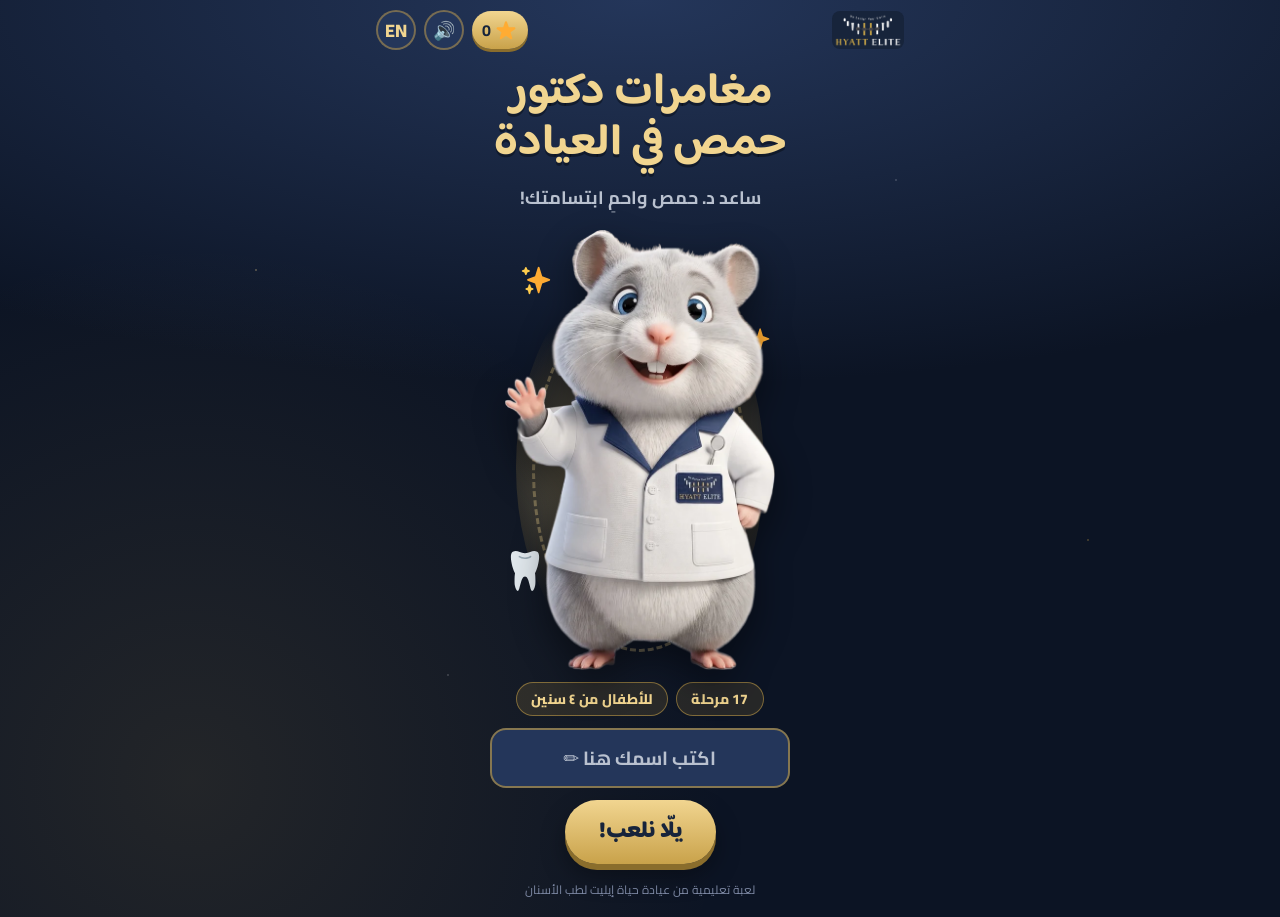
==== commit 4ca4af94: "تنظيف الشخصية وتغيير اسم اللعبة - Fix the cut-out: restore the full ears, remove the lamp leftovers " ====
--- a/dr-homos-game/index.html
+++ b/dr-homos-game/index.html
@@ -3,7 +3,7 @@
 <head>
 <meta charset="UTF-8" />
 <meta name="viewport" content="width=device-width, initial-scale=1.0, viewport-fit=cover" />
-<title>مغامرة د. حمص | حياة إيليت</title>
+<title>مغامرات دكتور حمص في العيادة | حياة إيليت</title>
 <meta name="description" content="لعبة تعليمية للأطفال مع د. حمص طبيب الأسنان في عيادة حياة إيليت — تعلّم تحافظ على أسنانك وتحب زيارة طبيب الأسنان." />
 <meta property="og:image" content="homos.jpg" />
 <meta name="theme-color" content="#0c1424" />
@@ -65,7 +65,7 @@
 .screen.on{display:flex}
 @keyframes enter{from{opacity:0;transform:translateY(14px)}to{opacity:1;transform:none}}
 h1,h2{font-family:var(--f-display);text-wrap:balance;margin:0;line-height:1.15}
-h1{font-size:clamp(34px,9vw,48px);color:var(--gold-hi);text-shadow:0 3px 0 rgba(0,0,0,.35)}
+h1{font-size:clamp(30px,8vw,44px);color:var(--gold-hi);text-shadow:0 3px 0 rgba(0,0,0,.35)}
 h2{font-size:clamp(21px,5.6vw,26px);color:#fff}
 .sub{font-size:18px;color:var(--muted);font-weight:700;margin:0}
 .tag{display:inline-flex;align-items:center;gap:6px;background:rgba(201,162,74,.14);color:var(--gold-hi);border:1.5px solid rgba(201,162,74,.55);border-radius:999px;padding:3px 14px;font-weight:800;font-size:14px;letter-spacing:.02em}
@@ -79,7 +79,7 @@
 .link{color:var(--gold-hi);font-weight:700;font-size:15px}
 
 /* ---------- start ---------- */
-.hero{position:relative;width:min(300px,74vw);aspect-ratio:1/1.12;display:flex;align-items:flex-end;justify-content:center;margin-top:4px}
+.hero{position:relative;width:min(270px,64vw);aspect-ratio:1/1.12;display:flex;align-items:flex-end;justify-content:center;margin-top:4px}
 .hero:before{content:"";position:absolute;inset:8% 4% 0;border-radius:50%;background:radial-gradient(circle,rgba(241,213,144,.55),rgba(201,162,74,.15) 55%,transparent 70%)}
 .hero .ring{position:absolute;inset:14% 10% 4%;border-radius:50%;border:3px dashed rgba(241,213,144,.35);animation:spin 30s linear infinite}
 .hero .homos{position:relative;height:100%;filter:drop-shadow(0 14px 18px rgba(0,0,0,.45));animation:float 3.2s ease-in-out infinite}
@@ -308,7 +308,8 @@
     <a class="link" href="../" data-t="backSite"></a>
   </section>
 
-  <div class="foot"><span data-t="foot"></span><br />Emoji art: <a href="https://github.com/jdecked/twemoji" target="_blank" rel="noopener">Twemoji</a> (CC-BY 4.0)</div>
+  <!-- Emoji graphics in tw/ are Twemoji by Twitter, Inc. and other contributors, licensed CC-BY 4.0: https://github.com/jdecked/twemoji -->
+  <div class="foot"><span data-t="foot"></span></div>
 </div>
 
 <div class="fb" id="fb" role="dialog" aria-modal="true">
@@ -331,7 +332,7 @@
    ========================================================= */
 var T = {
   ar:{
-    title:"مغامرة د. حمص", subtitle:"ساعد د. حمص واحمِ ابتسامتك!",
+    title:"مغامرات دكتور حمص في العيادة", subtitle:"ساعد د. حمص واحمِ ابتسامتك!",
     namePh:"اكتب اسمك هنا ✏️", play:"يلّا نلعب!", levels:"مرحلة", ageTag:"للأطفال من ٤ سنين",
     docName:"د. حمص", hero:"يا بطل",
     lvl1tag:"المرحلة ١ · في الشارع",
@@ -357,7 +358,7 @@
     foot:"لعبة تعليمية من عيادة حياة إيليت لطب الأسنان"
   },
   en:{
-    title:"Dr. Homos Adventure", subtitle:"Help Dr. Homos and protect your smile!",
+    title:"Dr. Homos's Clinic Adventures", subtitle:"Help Dr. Homos and protect your smile!",
     namePh:"Type your name ✏️", play:"Let's play!", levels:"levels", ageTag:"For kids 4+",
     docName:"Dr. Homos", hero:"hero",
     lvl1tag:"Level 1 · On the street",
@@ -438,8 +439,8 @@
     en:{p:"Momo the Monkey", s:"Momo has food stuck between his teeth and the brush can't reach!", q:"What cleans between your teeth?",
         c:["Dental floss","A pencil","Chewing gum"], f:"Floss reaches the tiny spaces between teeth. Ask mom or dad to help you!"} },
   { type:"quiz", pe:"1f418", a:0, ic:["23f3","1f6aa","1f95c"],
-    ar:{p:"الفيل فلفل", s:"سنّة اللبن بتاعة فلفل بتتهزّ!", q:"فلفل يعمل إيه؟",
-        c:["يسيبها تقع لوحدها ويقول للدكتور","يربطها بخيط في الباب ويشدّ","يعضّ حاجة ناشفة جدًا"], f:"سنّة اللبن بتقع لوحدها عشان السنّة الكبيرة الدايمة تطلع مكانها. الدكتور بيتابع إنها بتطلع في مكانها الصح."},
+    ar:{p:"الفيل فلفل", s:"واحدة من أسنان فلفل اللبنية بتتهزّ!", q:"فلفل يعمل إيه؟",
+        c:["يسيبها تقع لوحدها ويقول للدكتور","يربطها بخيط في الباب ويشدّ","يعضّ حاجة ناشفة جدًا"], f:"الأسنان اللبنية بتقع لوحدها عشان الأسنان الكبيرة الدايمة تطلع مكانها. الدكتور بيتابع إن الأسنان الجديدة بتطلع في مكانها الصح."},
     en:{p:"Ellie the Elephant", s:"Ellie's baby tooth is wiggly!", q:"What should Ellie do?",
         c:["Let it fall out by itself and tell the dentist","Tie it to a door and pull","Bite something very hard"], f:"Baby teeth fall out by themselves to make room for the big permanent tooth. The dentist checks that it grows in the right place."} },
   { type:"quiz", pe:"1f42f", a:0, ic:["1f95b","1f5d1","1f9fc"],
@@ -478,7 +479,7 @@
 function applyLang(){
   document.documentElement.lang = lang;
   document.documentElement.dir = lang === "ar" ? "rtl" : "ltr";
-  document.title = lang === "ar" ? "مغامرة د. حمص | حياة إيليت" : "Dr. Homos Adventure | Hyatt Elite";
+  document.title = lang === "ar" ? "مغامرات دكتور حمص في العيادة | حياة إيليت" : "Dr. Homos's Clinic Adventures | Hyatt Elite";
   document.querySelectorAll("[data-t]").forEach(function(el){ el.textContent = t(el.getAttribute("data-t")); });
   $("kidName").placeholder = t("namePh");
   $("langBtn").textContent = lang === "ar" ? "EN" : "ع";
